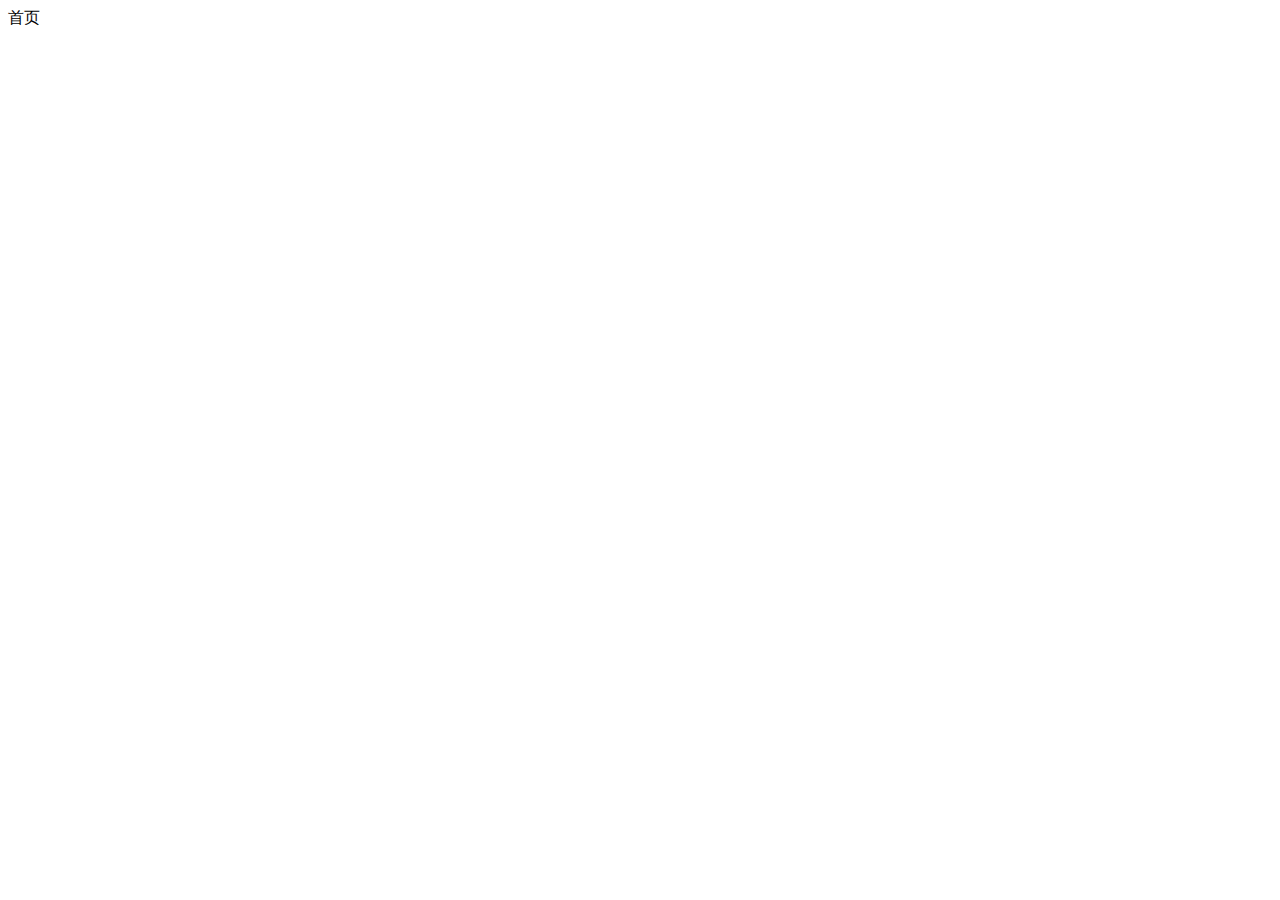
==== index.html @ af811b39 "初始化" ====
<!DOCTYPE html>
<html lang="en">

<head>
    <meta charset="UTF-8">
    <meta http-equiv="X-UA-Compatible" content="IE=edge">
    <meta name="viewport" content="width=device-width, initial-scale=1.0">
    <title>Document</title>
</head>

<body>
    <div>首页</div>
</body>

</html>
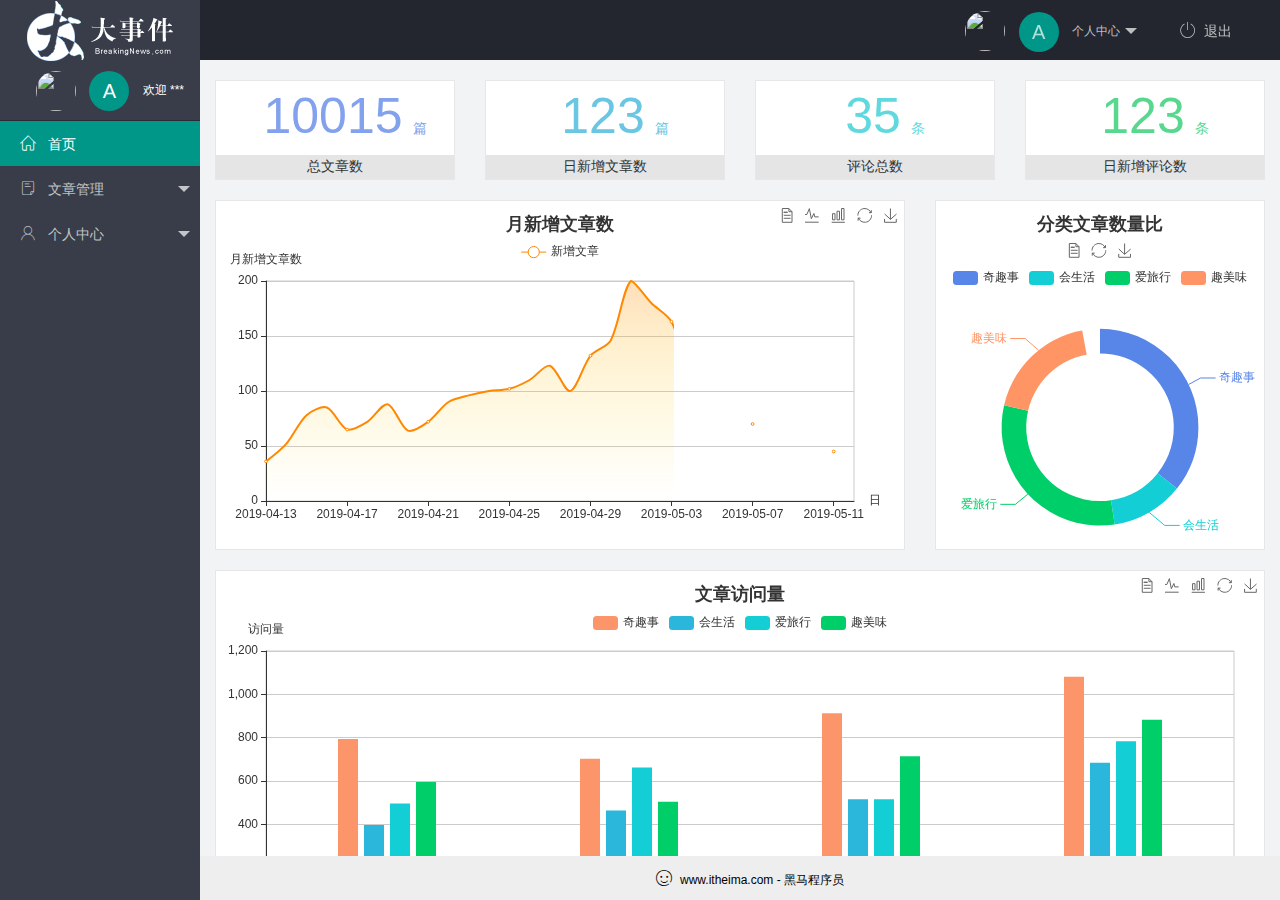
==== commit cb889a87: "完成了主页功能的开发" ====
--- a/index.html
+++ b/index.html
@@ -6,10 +6,95 @@
     <meta http-equiv="X-UA-Compatible" content="IE=edge">
     <meta name="viewport" content="width=device-width, initial-scale=1.0">
     <title>Document</title>
+    <link rel="stylesheet" href="./assets/lib/layui/css/layui.css">
+    <link rel="stylesheet" href="./assets/fonts/iconfont.css">
+    <link rel="stylesheet" href="./assets/css/index.css">
 </head>
 
 <body>
-    <div>首页</div>
+
+    <body>
+        <div class="layui-layout layui-layout-admin">
+            <div class="layui-header">
+                <div class="layui-logo layui-hide-xs layui-bg-black"><img src="./assets/images/logo.png" alt=""></div>
+                <!-- 头部区域（可配合layui 已有的水平导航） -->
+                <ul class="layui-nav layui-layout-right">
+                    <li class="layui-nav-item layui-hide layui-show-md-inline-block">
+                        <a href="javascript:;" class="userinfo">
+                            <img src="//tva1.sinaimg.cn/crop.0.0.118.118.180/5db11ff4gw1e77d3nqrv8j203b03cweg.jpg"
+                                class="layui-nav-img">
+                            <span class="text-avatar">A</span>
+                            个人中心
+                        </a>
+                        <dl class="layui-nav-child">
+                            <dd><a href="">基本资料</a></dd>
+                            <dd><a href="">更换头像</a></dd>
+                            <dd><a href="">重置密码</a></dd>
+                        </dl>
+                    </li>
+                    <li class="layui-nav-item" lay-header-event="menuRight" lay-unselect>
+                        <a href="javascript:;" id="btnlogout">
+
+                            <i class="layui-icon "><span class="iconfont icon-tuichu"></span>退出</i>
+                        </a>
+                    </li>
+                </ul>
+            </div>
+
+            <div class="layui-side layui-bg-black">
+                <div class="layui-side-scroll">
+                    <div class="userinfo">
+                        <img src="//tva1.sinaimg.cn/crop.0.0.118.118.180/5db11ff4gw1e77d3nqrv8j203b03cweg.jpg"
+                            class="layui-nav-img">
+                        <span class="text-avatar">A</span>
+                        <span id="welcome">欢迎 ***</span>
+                    </div>
+                    <!-- 左侧导航区域（可配合layui已有的垂直导航） -->
+                    <ul class="layui-nav layui-nav-tree" lay-shrink="all">
+                        <li class="layui-nav-item layui-this">
+                            <a href="./home/dashboard.html" target="fm"><span class="iconfont icon-home "></span>
+                                首页</a>
+                        </li>
+                        <li class="layui-nav-item ">
+                            <a class="" href="javascript:;"><span class="iconfont icon-16"></span>
+                                文章管理</a>
+                            <dl class="layui-nav-child">
+                                <dd><a href="javascript:;"><i class="layui-icon layui-icon-app"></i>文章类别</a></dd>
+                                <dd><a href="javascript:;"><i class="layui-icon layui-icon-app"></i>文章列表</a></dd>
+                                <dd><a href="javascript:;"><i class="layui-icon layui-icon-app"></i>发布文章</a></dd>
+                            </dl>
+                        </li>
+                        <li class="layui-nav-item">
+                            <a href="javascript:;"><span class="iconfont icon-user"></span>
+                                个人中心</a>
+                            <dl class="layui-nav-child">
+                                <dd><a href="javascript:;"><i class="layui-icon layui-icon-app"></i>基本资料</a></dd>
+                                <dd><a href="javascript:;"><i class="layui-icon layui-icon-app"></i>更换头像</a></dd>
+                                <dd><a href="javascript:;"><i class="layui-icon layui-icon-app"></i>重置密码</a></dd>
+                            </dl>
+                        </li>
+                    </ul>
+                </div>
+            </div>
+
+            <div class="layui-body">
+                <!-- 内容主体区域 -->
+                <iframe src="./home/dashboard.html" name="fm" frameborder="0"></iframe>
+            </div>
+
+            <div class="layui-footer">
+                <!-- 底部固定区域 -->
+                <i class="layui-icon layui-icon-face-smile"></i>www.itheima.com - 黑马程序员
+            </div>
+        </div>
+
+        <script src="./assets/lib/layui/layui.all.js"></script>
+        <script src="./assets/lib/jquery.js"></script>
+        <script src="./assets/js/baseApi.js"></script>
+        <script src="./assets/js/index.js"></script>
+
+    </body>
+
 </body>
 
 </html>--- a/assets/lib/layui/css/layui.css
+++ b/assets/lib/layui/css/layui.css
@@ -0,0 +1,2 @@
+/** layui-v2.5.5 MIT License By https://www.layui.com */
+ .layui-inline,img{display:inline-block;vertical-align:middle}h1,h2,h3,h4,h5,h6{font-weight:400}.layui-edge,.layui-header,.layui-inline,.layui-main{position:relative}.layui-body,.layui-edge,.layui-elip{overflow:hidden}.layui-btn,.layui-edge,.layui-inline,img{vertical-align:middle}.layui-btn,.layui-disabled,.layui-icon,.layui-unselect{-moz-user-select:none;-webkit-user-select:none;-ms-user-select:none}.layui-elip,.layui-form-checkbox span,.layui-form-pane .layui-form-label{text-overflow:ellipsis;white-space:nowrap}.layui-breadcrumb,.layui-tree-btnGroup{visibility:hidden}blockquote,body,button,dd,div,dl,dt,form,h1,h2,h3,h4,h5,h6,input,li,ol,p,pre,td,textarea,th,ul{margin:0;padding:0;-webkit-tap-highlight-color:rgba(0,0,0,0)}a:active,a:hover{outline:0}img{border:none}li{list-style:none}table{border-collapse:collapse;border-spacing:0}h4,h5,h6{font-size:100%}button,input,optgroup,option,select,textarea{font-family:inherit;font-size:inherit;font-style:inherit;font-weight:inherit;outline:0}pre{white-space:pre-wrap;white-space:-moz-pre-wrap;white-space:-pre-wrap;white-space:-o-pre-wrap;word-wrap:break-word}body{line-height:24px;font:14px Helvetica Neue,Helvetica,PingFang SC,Tahoma,Arial,sans-serif}hr{height:1px;margin:10px 0;border:0;clear:both}a{color:#333;text-decoration:none}a:hover{color:#777}a cite{font-style:normal;*cursor:pointer}.layui-border-box,.layui-border-box *{box-sizing:border-box}.layui-box,.layui-box *{box-sizing:content-box}.layui-clear{clear:both;*zoom:1}.layui-clear:after{content:'\20';clear:both;*zoom:1;display:block;height:0}.layui-inline{*display:inline;*zoom:1}.layui-edge{display:inline-block;width:0;height:0;border-width:6px;border-style:dashed;border-color:transparent}.layui-edge-top{top:-4px;border-bottom-color:#999;border-bottom-style:solid}.layui-edge-right{border-left-color:#999;border-left-style:solid}.layui-edge-bottom{top:2px;border-top-color:#999;border-top-style:solid}.layui-edge-left{border-right-color:#999;border-right-style:solid}.layui-disabled,.layui-disabled:hover{color:#d2d2d2!important;cursor:not-allowed!important}.layui-circle{border-radius:100%}.layui-show{display:block!important}.layui-hide{display:none!important}@font-face{font-family:layui-icon;src:url(../font/iconfont.eot?v=250);src:url(../font/iconfont.eot?v=250#iefix) format('embedded-opentype'),url(../font/iconfont.woff2?v=250) format('woff2'),url(../font/iconfont.woff?v=250) format('woff'),url(../font/iconfont.ttf?v=250) format('truetype'),url(../font/iconfont.svg?v=250#layui-icon) format('svg')}.layui-icon{font-family:layui-icon!important;font-size:16px;font-style:normal;-webkit-font-smoothing:antialiased;-moz-osx-font-smoothing:grayscale}.layui-icon-reply-fill:before{content:"\e611"}.layui-icon-set-fill:before{content:"\e614"}.layui-icon-menu-fill:before{content:"\e60f"}.layui-icon-search:before{content:"\e615"}.layui-icon-share:before{content:"\e641"}.layui-icon-set-sm:before{content:"\e620"}.layui-icon-engine:before{content:"\e628"}.layui-icon-close:before{content:"\1006"}.layui-icon-close-fill:before{content:"\1007"}.layui-icon-chart-screen:before{content:"\e629"}.layui-icon-star:before{content:"\e600"}.layui-icon-circle-dot:before{content:"\e617"}.layui-icon-chat:before{content:"\e606"}.layui-icon-release:before{content:"\e609"}.layui-icon-list:before{content:"\e60a"}.layui-icon-chart:before{content:"\e62c"}.layui-icon-ok-circle:before{content:"\1005"}.layui-icon-layim-theme:before{content:"\e61b"}.layui-icon-table:before{content:"\e62d"}.layui-icon-right:before{content:"\e602"}.layui-icon-left:before{content:"\e603"}.layui-icon-cart-simple:before{content:"\e698"}.layui-icon-face-cry:before{content:"\e69c"}.layui-icon-face-smile:before{content:"\e6af"}.layui-icon-survey:before{content:"\e6b2"}.layui-icon-tree:before{content:"\e62e"}.layui-icon-upload-circle:before{content:"\e62f"}.layui-icon-add-circle:before{content:"\e61f"}.layui-icon-download-circle:before{content:"\e601"}.layui-icon-templeate-1:before{content:"\e630"}.layui-icon-util:before{content:"\e631"}.layui-icon-face-surprised:before{content:"\e664"}.layui-icon-edit:before{content:"\e642"}.layui-icon-speaker:before{content:"\e645"}.layui-icon-down:before{content:"\e61a"}.layui-icon-file:before{content:"\e621"}.layui-icon-layouts:before{content:"\e632"}.layui-icon-rate-half:before{content:"\e6c9"}.layui-icon-add-circle-fine:before{content:"\e608"}.layui-icon-prev-circle:before{content:"\e633"}.layui-icon-read:before{content:"\e705"}.layui-icon-404:before{content:"\e61c"}.layui-icon-carousel:before{content:"\e634"}.layui-icon-help:before{content:"\e607"}.layui-icon-code-circle:before{content:"\e635"}.layui-icon-water:before{content:"\e636"}.layui-icon-username:before{content:"\e66f"}.layui-icon-find-fill:before{content:"\e670"}.layui-icon-about:before{content:"\e60b"}.layui-icon-location:before{content:"\e715"}.layui-icon-up:before{content:"\e619"}.layui-icon-pause:before{content:"\e651"}.layui-icon-date:before{content:"\e637"}.layui-icon-layim-uploadfile:before{content:"\e61d"}.layui-icon-delete:before{content:"\e640"}.layui-icon-play:before{content:"\e652"}.layui-icon-top:before{content:"\e604"}.layui-icon-friends:before{content:"\e612"}.layui-icon-refresh-3:before{content:"\e9aa"}.layui-icon-ok:before{content:"\e605"}.layui-icon-layer:before{content:"\e638"}.layui-icon-face-smile-fine:before{content:"\e60c"}.layui-icon-dollar:before{content:"\e659"}.layui-icon-group:before{content:"\e613"}.layui-icon-layim-download:before{content:"\e61e"}.layui-icon-picture-fine:before{content:"\e60d"}.layui-icon-link:before{content:"\e64c"}.layui-icon-diamond:before{content:"\e735"}.layui-icon-log:before{content:"\e60e"}.layui-icon-rate-solid:before{content:"\e67a"}.layui-icon-fonts-del:before{content:"\e64f"}.layui-icon-unlink:before{content:"\e64d"}.layui-icon-fonts-clear:before{content:"\e639"}.layui-icon-triangle-r:before{content:"\e623"}.layui-icon-circle:before{content:"\e63f"}.layui-icon-radio:before{content:"\e643"}.layui-icon-align-center:before{content:"\e647"}.layui-icon-align-right:before{content:"\e648"}.layui-icon-align-left:before{content:"\e649"}.layui-icon-loading-1:before{content:"\e63e"}.layui-icon-return:before{content:"\e65c"}.layui-icon-fonts-strong:before{content:"\e62b"}.layui-icon-upload:before{content:"\e67c"}.layui-icon-dialogue:before{content:"\e63a"}.layui-icon-video:before{content:"\e6ed"}.layui-icon-headset:before{content:"\e6fc"}.layui-icon-cellphone-fine:before{content:"\e63b"}.layui-icon-add-1:before{content:"\e654"}.layui-icon-face-smile-b:before{content:"\e650"}.layui-icon-fonts-html:before{content:"\e64b"}.layui-icon-form:before{content:"\e63c"}.layui-icon-cart:before{content:"\e657"}.layui-icon-camera-fill:before{content:"\e65d"}.layui-icon-tabs:before{content:"\e62a"}.layui-icon-fonts-code:before{content:"\e64e"}.layui-icon-fire:before{content:"\e756"}.layui-icon-set:before{content:"\e716"}.layui-icon-fonts-u:before{content:"\e646"}.layui-icon-triangle-d:before{content:"\e625"}.layui-icon-tips:before{content:"\e702"}.layui-icon-picture:before{content:"\e64a"}.layui-icon-more-vertical:before{content:"\e671"}.layui-icon-flag:before{content:"\e66c"}.layui-icon-loading:before{content:"\e63d"}.layui-icon-fonts-i:before{content:"\e644"}.layui-icon-refresh-1:before{content:"\e666"}.layui-icon-rmb:before{content:"\e65e"}.layui-icon-home:before{content:"\e68e"}.layui-icon-user:before{content:"\e770"}.layui-icon-notice:before{content:"\e667"}.layui-icon-login-weibo:before{content:"\e675"}.layui-icon-voice:before{content:"\e688"}.layui-icon-upload-drag:before{content:"\e681"}.layui-icon-login-qq:before{content:"\e676"}.layui-icon-snowflake:before{content:"\e6b1"}.layui-icon-file-b:before{content:"\e655"}.layui-icon-template:before{content:"\e663"}.layui-icon-auz:before{content:"\e672"}.layui-icon-console:before{content:"\e665"}.layui-icon-app:before{content:"\e653"}.layui-icon-prev:before{content:"\e65a"}.layui-icon-website:before{content:"\e7ae"}.layui-icon-next:before{content:"\e65b"}.layui-icon-component:before{content:"\e857"}.layui-icon-more:before{content:"\e65f"}.layui-icon-login-wechat:before{content:"\e677"}.layui-icon-shrink-right:before{content:"\e668"}.layui-icon-spread-left:before{content:"\e66b"}.layui-icon-camera:before{content:"\e660"}.layui-icon-note:before{content:"\e66e"}.layui-icon-refresh:before{content:"\e669"}.layui-icon-female:before{content:"\e661"}.layui-icon-male:before{content:"\e662"}.layui-icon-password:before{content:"\e673"}.layui-icon-senior:before{content:"\e674"}.layui-icon-theme:before{content:"\e66a"}.layui-icon-tread:before{content:"\e6c5"}.layui-icon-praise:before{content:"\e6c6"}.layui-icon-star-fill:before{content:"\e658"}.layui-icon-rate:before{content:"\e67b"}.layui-icon-template-1:before{content:"\e656"}.layui-icon-vercode:before{content:"\e679"}.layui-icon-cellphone:before{content:"\e678"}.layui-icon-screen-full:before{content:"\e622"}.layui-icon-screen-restore:before{content:"\e758"}.layui-icon-cols:before{content:"\e610"}.layui-icon-export:before{content:"\e67d"}.layui-icon-print:before{content:"\e66d"}.layui-icon-slider:before{content:"\e714"}.layui-icon-addition:before{content:"\e624"}.layui-icon-subtraction:before{content:"\e67e"}.layui-icon-service:before{content:"\e626"}.layui-icon-transfer:before{content:"\e691"}.layui-main{width:1140px;margin:0 auto}.layui-header{z-index:1000;height:60px}.layui-header a:hover{transition:all .5s;-webkit-transition:all .5s}.layui-side{position:fixed;left:0;top:0;bottom:0;z-index:999;width:200px;overflow-x:hidden}.layui-side-scroll{position:relative;width:220px;height:100%;overflow-x:hidden}.layui-body{position:absolute;left:200px;right:0;top:0;bottom:0;z-index:998;width:auto;overflow-y:auto;box-sizing:border-box}.layui-layout-body{overflow:hidden}.layui-layout-admin .layui-header{background-color:#23262E}.layui-layout-admin .layui-side{top:60px;width:200px;overflow-x:hidden}.layui-layout-admin .layui-body{position:fixed;top:60px;bottom:44px}.layui-layout-admin .layui-main{width:auto;margin:0 15px}.layui-layout-admin .layui-footer{position:fixed;left:200px;right:0;bottom:0;height:44px;line-height:44px;padding:0 15px;background-color:#eee}.layui-layout-admin .layui-logo{position:absolute;left:0;top:0;width:200px;height:100%;line-height:60px;text-align:center;color:#009688;font-size:16px}.layui-layout-admin .layui-header .layui-nav{background:0 0}.layui-layout-left{position:absolute!important;left:200px;top:0}.layui-layout-right{position:absolute!important;right:0;top:0}.layui-container{position:relative;margin:0 auto;padding:0 15px;box-sizing:border-box}.layui-fluid{position:relative;margin:0 auto;padding:0 15px}.layui-row:after,.layui-row:before{content:'';display:block;clear:both}.layui-col-lg1,.layui-col-lg10,.layui-col-lg11,.layui-col-lg12,.layui-col-lg2,.layui-col-lg3,.layui-col-lg4,.layui-col-lg5,.layui-col-lg6,.layui-col-lg7,.layui-col-lg8,.layui-col-lg9,.layui-col-md1,.layui-col-md10,.layui-col-md11,.layui-col-md12,.layui-col-md2,.layui-col-md3,.layui-col-md4,.layui-col-md5,.layui-col-md6,.layui-col-md7,.layui-col-md8,.layui-col-md9,.layui-col-sm1,.layui-col-sm10,.layui-col-sm11,.layui-col-sm12,.layui-col-sm2,.layui-col-sm3,.layui-col-sm4,.layui-col-sm5,.layui-col-sm6,.layui-col-sm7,.layui-col-sm8,.layui-col-sm9,.layui-col-xs1,.layui-col-xs10,.layui-col-xs11,.layui-col-xs12,.layui-col-xs2,.layui-col-xs3,.layui-col-xs4,.layui-col-xs5,.layui-col-xs6,.layui-col-xs7,.layui-col-xs8,.layui-col-xs9{position:relative;display:block;box-sizing:border-box}.layui-col-xs1,.layui-col-xs10,.layui-col-xs11,.layui-col-xs12,.layui-col-xs2,.layui-col-xs3,.layui-col-xs4,.layui-col-xs5,.layui-col-xs6,.layui-col-xs7,.layui-col-xs8,.layui-col-xs9{float:left}.layui-col-xs1{width:8.33333333%}.layui-col-xs2{width:16.66666667%}.layui-col-xs3{width:25%}.layui-col-xs4{width:33.33333333%}.layui-col-xs5{width:41.66666667%}.layui-col-xs6{width:50%}.layui-col-xs7{width:58.33333333%}.layui-col-xs8{width:66.66666667%}.layui-col-xs9{width:75%}.layui-col-xs10{width:83.33333333%}.layui-col-xs11{width:91.66666667%}.layui-col-xs12{width:100%}.layui-col-xs-offset1{margin-left:8.33333333%}.layui-col-xs-offset2{margin-left:16.66666667%}.layui-col-xs-offset3{margin-left:25%}.layui-col-xs-offset4{margin-left:33.33333333%}.layui-col-xs-offset5{margin-left:41.66666667%}.layui-col-xs-offset6{margin-left:50%}.layui-col-xs-offset7{margin-left:58.33333333%}.layui-col-xs-offset8{margin-left:66.66666667%}.layui-col-xs-offset9{margin-left:75%}.layui-col-xs-offset10{margin-left:83.33333333%}.layui-col-xs-offset11{margin-left:91.66666667%}.layui-col-xs-offset12{margin-left:100%}@media screen and (max-width:768px){.layui-hide-xs{display:none!important}.layui-show-xs-block{display:block!important}.layui-show-xs-inline{display:inline!important}.layui-show-xs-inline-block{display:inline-block!important}}@media screen and (min-width:768px){.layui-container{width:750px}.layui-hide-sm{display:none!important}.layui-show-sm-block{display:block!important}.layui-show-sm-inline{display:inline!important}.layui-show-sm-inline-block{display:inline-block!important}.layui-col-sm1,.layui-col-sm10,.layui-col-sm11,.layui-col-sm12,.layui-col-sm2,.layui-col-sm3,.layui-col-sm4,.layui-col-sm5,.layui-col-sm6,.layui-col-sm7,.layui-col-sm8,.layui-col-sm9{float:left}.layui-col-sm1{width:8.33333333%}.layui-col-sm2{width:16.66666667%}.layui-col-sm3{width:25%}.layui-col-sm4{width:33.33333333%}.layui-col-sm5{width:41.66666667%}.layui-col-sm6{width:50%}.layui-col-sm7{width:58.33333333%}.layui-col-sm8{width:66.66666667%}.layui-col-sm9{width:75%}.layui-col-sm10{width:83.33333333%}.layui-col-sm11{width:91.66666667%}.layui-col-sm12{width:100%}.layui-col-sm-offset1{margin-left:8.33333333%}.layui-col-sm-offset2{margin-left:16.66666667%}.layui-col-sm-offset3{margin-left:25%}.layui-col-sm-offset4{margin-left:33.33333333%}.layui-col-sm-offset5{margin-left:41.66666667%}.layui-col-sm-offset6{margin-left:50%}.layui-col-sm-offset7{margin-left:58.33333333%}.layui-col-sm-offset8{margin-left:66.66666667%}.layui-col-sm-offset9{margin-left:75%}.layui-col-sm-offset10{margin-left:83.33333333%}.layui-col-sm-offset11{margin-left:91.66666667%}.layui-col-sm-offset12{margin-left:100%}}@media screen and (min-width:992px){.layui-container{width:970px}.layui-hide-md{display:none!important}.layui-show-md-block{display:block!important}.layui-show-md-inline{display:inline!important}.layui-show-md-inline-block{display:inline-block!important}.layui-col-md1,.layui-col-md10,.layui-col-md11,.layui-col-md12,.layui-col-md2,.layui-col-md3,.layui-col-md4,.layui-col-md5,.layui-col-md6,.layui-col-md7,.layui-col-md8,.layui-col-md9{float:left}.layui-col-md1{width:8.33333333%}.layui-col-md2{width:16.66666667%}.layui-col-md3{width:25%}.layui-col-md4{width:33.33333333%}.layui-col-md5{width:41.66666667%}.layui-col-md6{width:50%}.layui-col-md7{width:58.33333333%}.layui-col-md8{width:66.66666667%}.layui-col-md9{width:75%}.layui-col-md10{width:83.33333333%}.layui-col-md11{width:91.66666667%}.layui-col-md12{width:100%}.layui-col-md-offset1{margin-left:8.33333333%}.layui-col-md-offset2{margin-left:16.66666667%}.layui-col-md-offset3{margin-left:25%}.layui-col-md-offset4{margin-left:33.33333333%}.layui-col-md-offset5{margin-left:41.66666667%}.layui-col-md-offset6{margin-left:50%}.layui-col-md-offset7{margin-left:58.33333333%}.layui-col-md-offset8{margin-left:66.66666667%}.layui-col-md-offset9{margin-left:75%}.layui-col-md-offset10{margin-left:83.33333333%}.layui-col-md-offset11{margin-left:91.66666667%}.layui-col-md-offset12{margin-left:100%}}@media screen and (min-width:1200px){.layui-container{width:1170px}.layui-hide-lg{display:none!important}.layui-show-lg-block{display:block!important}.layui-show-lg-inline{display:inline!important}.layui-show-lg-inline-block{display:inline-block!important}.layui-col-lg1,.layui-col-lg10,.layui-col-lg11,.layui-col-lg12,.layui-col-lg2,.layui-col-lg3,.layui-col-lg4,.layui-col-lg5,.layui-col-lg6,.layui-col-lg7,.layui-col-lg8,.layui-col-lg9{float:left}.layui-col-lg1{width:8.33333333%}.layui-col-lg2{width:16.66666667%}.layui-col-lg3{width:25%}.layui-col-lg4{width:33.33333333%}.layui-col-lg5{width:41.66666667%}.layui-col-lg6{width:50%}.layui-col-lg7{width:58.33333333%}.layui-col-lg8{width:66.66666667%}.layui-col-lg9{width:75%}.layui-col-lg10{width:83.33333333%}.layui-col-lg11{width:91.66666667%}.layui-col-lg12{width:100%}.layui-col-lg-offset1{margin-left:8.33333333%}.layui-col-lg-offset2{margin-left:16.66666667%}.layui-col-lg-offset3{margin-left:25%}.layui-col-lg-offset4{margin-left:33.33333333%}.layui-col-lg-offset5{margin-left:41.66666667%}.layui-col-lg-offset6{margin-left:50%}.layui-col-lg-offset7{margin-left:58.33333333%}.layui-col-lg-offset8{margin-left:66.66666667%}.layui-col-lg-offset9{margin-left:75%}.layui-col-lg-offset10{margin-left:83.33333333%}.layui-col-lg-offset11{margin-left:91.66666667%}.layui-col-lg-offset12{margin-left:100%}}.layui-col-space1{margin:-.5px}.layui-col-space1>*{padding:.5px}.layui-col-space3{margin:-1.5px}.layui-col-space3>*{padding:1.5px}.layui-col-space5{margin:-2.5px}.layui-col-space5>*{padding:2.5px}.layui-col-space8{margin:-3.5px}.layui-col-space8>*{padding:3.5px}.layui-col-space10{margin:-5px}.layui-col-space10>*{padding:5px}.layui-col-space12{margin:-6px}.layui-col-space12>*{padding:6px}.layui-col-space15{margin:-7.5px}.layui-col-space15>*{padding:7.5px}.layui-col-space18{margin:-9px}.layui-col-space18>*{padding:9px}.layui-col-space20{margin:-10px}.layui-col-space20>*{padding:10px}.layui-col-space22{margin:-11px}.layui-col-space22>*{padding:11px}.layui-col-space25{margin:-12.5px}.layui-col-space25>*{padding:12.5px}.layui-col-space30{margin:-15px}.layui-col-space30>*{padding:15px}.layui-btn,.layui-input,.layui-select,.layui-textarea,.layui-upload-button{outline:0;-webkit-appearance:none;transition:all .3s;-webkit-transition:all .3s;box-sizing:border-box}.layui-elem-quote{margin-bottom:10px;padding:15px;line-height:22px;border-left:5px solid #009688;border-radius:0 2px 2px 0;background-color:#f2f2f2}.layui-quote-nm{border-style:solid;border-width:1px 1px 1px 5px;background:0 0}.layui-elem-field{margin-bottom:10px;padding:0;border-width:1px;border-style:solid}.layui-elem-field legend{margin-left:20px;padding:0 10px;font-size:20px;font-weight:300}.layui-field-title{margin:10px 0 20px;border-width:1px 0 0}.layui-field-box{padding:10px 15px}.layui-field-title .layui-field-box{padding:10px 0}.layui-progress{position:relative;height:6px;border-radius:20px;background-color:#e2e2e2}.layui-progress-bar{position:absolute;left:0;top:0;width:0;max-width:100%;height:6px;border-radius:20px;text-align:right;background-color:#5FB878;transition:all .3s;-webkit-transition:all .3s}.layui-progress-big,.layui-progress-big .layui-progress-bar{height:18px;line-height:18px}.layui-progress-text{position:relative;top:-20px;line-height:18px;font-size:12px;color:#666}.layui-progress-big .layui-progress-text{position:static;padding:0 10px;color:#fff}.layui-collapse{border-width:1px;border-style:solid;border-radius:2px}.layui-colla-content,.layui-colla-item{border-top-width:1px;border-top-style:solid}.layui-colla-item:first-child{border-top:none}.layui-colla-title{position:relative;height:42px;line-height:42px;padding:0 15px 0 35px;color:#333;background-color:#f2f2f2;cursor:pointer;font-size:14px;overflow:hidden}.layui-colla-content{display:none;padding:10px 15px;line-height:22px;color:#666}.layui-colla-icon{position:absolute;left:15px;top:0;font-size:14px}.layui-card{margin-bottom:15px;border-radius:2px;background-color:#fff;box-shadow:0 1px 2px 0 rgba(0,0,0,.05)}.layui-card:last-child{margin-bottom:0}.layui-card-header{position:relative;height:42px;line-height:42px;padding:0 15px;border-bottom:1px solid #f6f6f6;color:#333;border-radius:2px 2px 0 0;font-size:14px}.layui-bg-black,.layui-bg-blue,.layui-bg-cyan,.layui-bg-green,.layui-bg-orange,.layui-bg-red{color:#fff!important}.layui-card-body{position:relative;padding:10px 15px;line-height:24px}.layui-card-body[pad15]{padding:15px}.layui-card-body[pad20]{padding:20px}.layui-card-body .layui-table{margin:5px 0}.layui-card .layui-tab{margin:0}.layui-panel-window{position:relative;padding:15px;border-radius:0;border-top:5px solid #E6E6E6;background-color:#fff}.layui-auxiliar-moving{position:fixed;left:0;right:0;top:0;bottom:0;width:100%;height:100%;background:0 0;z-index:9999999999}.layui-form-label,.layui-form-mid,.layui-form-select,.layui-input-block,.layui-input-inline,.layui-textarea{position:relative}.layui-bg-red{background-color:#FF5722!important}.layui-bg-orange{background-color:#FFB800!important}.layui-bg-green{background-color:#009688!important}.layui-bg-cyan{background-color:#2F4056!important}.layui-bg-blue{background-color:#1E9FFF!important}.layui-bg-black{background-color:#393D49!important}.layui-bg-gray{background-color:#eee!important;color:#666!important}.layui-badge-rim,.layui-colla-content,.layui-colla-item,.layui-collapse,.layui-elem-field,.layui-form-pane .layui-form-item[pane],.layui-form-pane .layui-form-label,.layui-input,.layui-layedit,.layui-layedit-tool,.layui-quote-nm,.layui-select,.layui-tab-bar,.layui-tab-card,.layui-tab-title,.layui-tab-title .layui-this:after,.layui-textarea{border-color:#e6e6e6}.layui-timeline-item:before,hr{background-color:#e6e6e6}.layui-text{line-height:22px;font-size:14px;color:#666}.layui-text h1,.layui-text h2,.layui-text h3{font-weight:500;color:#333}.layui-text h1{font-size:30px}.layui-text h2{font-size:24px}.layui-text h3{font-size:18px}.layui-text a:not(.layui-btn){color:#01AAED}.layui-text a:not(.layui-btn):hover{text-decoration:underline}.layui-text ul{padding:5px 0 5px 15px}.layui-text ul li{margin-top:5px;list-style-type:disc}.layui-text em,.layui-word-aux{color:#999!important;padding:0 5px!important}.layui-btn{display:inline-block;height:38px;line-height:38px;padding:0 18px;background-color:#009688;color:#fff;white-space:nowrap;text-align:center;font-size:14px;border:none;border-radius:2px;cursor:pointer}.layui-btn:hover{opacity:.8;filter:alpha(opacity=80);color:#fff}.layui-btn:active{opacity:1;filter:alpha(opacity=100)}.layui-btn+.layui-btn{margin-left:10px}.layui-btn-container{font-size:0}.layui-btn-container .layui-btn{margin-right:10px;margin-bottom:10px}.layui-btn-container .layui-btn+.layui-btn{margin-left:0}.layui-table .layui-btn-container .layui-btn{margin-bottom:9px}.layui-btn-radius{border-radius:100px}.layui-btn .layui-icon{margin-right:3px;font-size:18px;vertical-align:bottom;vertical-align:middle\9}.layui-btn-primary{border:1px solid #C9C9C9;background-color:#fff;color:#555}.layui-btn-primary:hover{border-color:#009688;color:#333}.layui-btn-normal{background-color:#1E9FFF}.layui-btn-warm{background-color:#FFB800}.layui-btn-danger{background-color:#FF5722}.layui-btn-checked{background-color:#5FB878}.layui-btn-disabled,.layui-btn-disabled:active,.layui-btn-disabled:hover{border:1px solid #e6e6e6;background-color:#FBFBFB;color:#C9C9C9;cursor:not-allowed;opacity:1}.layui-btn-lg{height:44px;line-height:44px;padding:0 25px;font-size:16px}.layui-btn-sm{height:30px;line-height:30px;padding:0 10px;font-size:12px}.layui-btn-sm i{font-size:16px!important}.layui-btn-xs{height:22px;line-height:22px;padding:0 5px;font-size:12px}.layui-btn-xs i{font-size:14px!important}.layui-btn-group{display:inline-block;vertical-align:middle;font-size:0}.layui-btn-group .layui-btn{margin-left:0!important;margin-right:0!important;border-left:1px solid rgba(255,255,255,.5);border-radius:0}.layui-btn-group .layui-btn-primary{border-left:none}.layui-btn-group .layui-btn-primary:hover{border-color:#C9C9C9;color:#009688}.layui-btn-group .layui-btn:first-child{border-left:none;border-radius:2px 0 0 2px}.layui-btn-group .layui-btn-primary:first-child{border-left:1px solid #c9c9c9}.layui-btn-group .layui-btn:last-child{border-radius:0 2px 2px 0}.layui-btn-group .layui-btn+.layui-btn{margin-left:0}.layui-btn-group+.layui-btn-group{margin-left:10px}.layui-btn-fluid{width:100%}.layui-input,.layui-select,.layui-textarea{height:38px;line-height:1.3;line-height:38px\9;border-width:1px;border-style:solid;background-color:#fff;border-radius:2px}.layui-input::-webkit-input-placeholder,.layui-select::-webkit-input-placeholder,.layui-textarea::-webkit-input-placeholder{line-height:1.3}.layui-input,.layui-textarea{display:block;width:100%;padding-left:10px}.layui-input:hover,.layui-textarea:hover{border-color:#D2D2D2!important}.layui-input:focus,.layui-textarea:focus{border-color:#C9C9C9!important}.layui-textarea{min-height:100px;height:auto;line-height:20px;padding:6px 10px;resize:vertical}.layui-select{padding:0 10px}.layui-form input[type=checkbox],.layui-form input[type=radio],.layui-form select{display:none}.layui-form [lay-ignore]{display:initial}.layui-form-item{margin-bottom:15px;clear:both;*zoom:1}.layui-form-item:after{content:'\20';clear:both;*zoom:1;display:block;height:0}.layui-form-label{float:left;display:block;padding:9px 15px;width:80px;font-weight:400;line-height:20px;text-align:right}.layui-form-label-col{display:block;float:none;padding:9px 0;line-height:20px;text-align:left}.layui-form-item .layui-inline{margin-bottom:5px;margin-right:10px}.layui-input-block{margin-left:110px;min-height:36px}.layui-input-inline{display:inline-block;vertical-align:middle}.layui-form-item .layui-input-inline{float:left;width:190px;margin-right:10px}.layui-form-text .layui-input-inline{width:auto}.layui-form-mid{float:left;display:block;padding:9px 0!important;line-height:20px;margin-right:10px}.layui-form-danger+.layui-form-select .layui-input,.layui-form-danger:focus{border-color:#FF5722!important}.layui-form-select .layui-input{padding-right:30px;cursor:pointer}.layui-form-select .layui-edge{position:absolute;right:10px;top:50%;margin-top:-3px;cursor:pointer;border-width:6px;border-top-color:#c2c2c2;border-top-style:solid;transition:all .3s;-webkit-transition:all .3s}.layui-form-select dl{display:none;position:absolute;left:0;top:42px;padding:5px 0;z-index:899;min-width:100%;border:1px solid #d2d2d2;max-height:300px;overflow-y:auto;background-color:#fff;border-radius:2px;box-shadow:0 2px 4px rgba(0,0,0,.12);box-sizing:border-box}.layui-form-select dl dd,.layui-form-select dl dt{padding:0 10px;line-height:36px;white-space:nowrap;overflow:hidden;text-overflow:ellipsis}.layui-form-select dl dt{font-size:12px;color:#999}.layui-form-select dl dd{cursor:pointer}.layui-form-select dl dd:hover{background-color:#f2f2f2;-webkit-transition:.5s all;transition:.5s all}.layui-form-select .layui-select-group dd{padding-left:20px}.layui-form-select dl dd.layui-select-tips{padding-left:10px!important;color:#999}.layui-form-select dl dd.layui-this{background-color:#5FB878;color:#fff}.layui-form-checkbox,.layui-form-select dl dd.layui-disabled{background-color:#fff}.layui-form-selected dl{display:block}.layui-form-checkbox,.layui-form-checkbox *,.layui-form-switch{display:inline-block;vertical-align:middle}.layui-form-selected .layui-edge{margin-top:-9px;-webkit-transform:rotate(180deg);transform:rotate(180deg);margin-top:-3px\9}:root .layui-form-selected .layui-edge{margin-top:-9px\0/IE9}.layui-form-selectup dl{top:auto;bottom:42px}.layui-select-none{margin:5px 0;text-align:center;color:#999}.layui-select-disabled .layui-disabled{border-color:#eee!important}.layui-select-disabled .layui-edge{border-top-color:#d2d2d2}.layui-form-checkbox{position:relative;height:30px;line-height:30px;margin-right:10px;padding-right:30px;cursor:pointer;font-size:0;-webkit-transition:.1s linear;transition:.1s linear;box-sizing:border-box}.layui-form-checkbox span{padding:0 10px;height:100%;font-size:14px;border-radius:2px 0 0 2px;background-color:#d2d2d2;color:#fff;overflow:hidden}.layui-form-checkbox:hover span{background-color:#c2c2c2}.layui-form-checkbox i{position:absolute;right:0;top:0;width:30px;height:28px;border:1px solid #d2d2d2;border-left:none;border-radius:0 2px 2px 0;color:#fff;font-size:20px;text-align:center}.layui-form-checkbox:hover i{border-color:#c2c2c2;color:#c2c2c2}.layui-form-checked,.layui-form-checked:hover{border-color:#5FB878}.layui-form-checked span,.layui-form-checked:hover span{background-color:#5FB878}.layui-form-checked i,.layui-form-checked:hover i{color:#5FB878}.layui-form-item .layui-form-checkbox{margin-top:4px}.layui-form-checkbox[lay-skin=primary]{height:auto!important;line-height:normal!important;min-width:18px;min-height:18px;border:none!important;margin-right:0;padding-left:28px;padding-right:0;background:0 0}.layui-form-checkbox[lay-skin=primary] span{padding-left:0;padding-right:15px;line-height:18px;background:0 0;color:#666}.layui-form-checkbox[lay-skin=primary] i{right:auto;left:0;width:16px;height:16px;line-height:16px;border:1px solid #d2d2d2;font-size:12px;border-radius:2px;background-color:#fff;-webkit-transition:.1s linear;transition:.1s linear}.layui-form-checkbox[lay-skin=primary]:hover i{border-color:#5FB878;color:#fff}.layui-form-checked[lay-skin=primary] i{border-color:#5FB878!important;background-color:#5FB878;color:#fff}.layui-checkbox-disbaled[lay-skin=primary] span{background:0 0!important;color:#c2c2c2}.layui-checkbox-disbaled[lay-skin=primary]:hover i{border-color:#d2d2d2}.layui-form-item .layui-form-checkbox[lay-skin=primary]{margin-top:10px}.layui-form-switch{position:relative;height:22px;line-height:22px;min-width:35px;padding:0 5px;margin-top:8px;border:1px solid #d2d2d2;border-radius:20px;cursor:pointer;background-color:#fff;-webkit-transition:.1s linear;transition:.1s linear}.layui-form-switch i{position:absolute;left:5px;top:3px;width:16px;height:16px;border-radius:20px;background-color:#d2d2d2;-webkit-transition:.1s linear;transition:.1s linear}.layui-form-switch em{position:relative;top:0;width:25px;margin-left:21px;padding:0!important;text-align:center!important;color:#999!important;font-style:normal!important;font-size:12px}.layui-form-onswitch{border-color:#5FB878;background-color:#5FB878}.layui-checkbox-disbaled,.layui-checkbox-disbaled i{border-color:#e2e2e2!important}.layui-form-onswitch i{left:100%;margin-left:-21px;background-color:#fff}.layui-form-onswitch em{margin-left:5px;margin-right:21px;color:#fff!important}.layui-checkbox-disbaled span{background-color:#e2e2e2!important}.layui-checkbox-disbaled:hover i{color:#fff!important}[lay-radio]{display:none}.layui-form-radio,.layui-form-radio *{display:inline-block;vertical-align:middle}.layui-form-radio{line-height:28px;margin:6px 10px 0 0;padding-right:10px;cursor:pointer;font-size:0}.layui-form-radio *{font-size:14px}.layui-form-radio>i{margin-right:8px;font-size:22px;color:#c2c2c2}.layui-form-radio>i:hover,.layui-form-radioed>i{color:#5FB878}.layui-radio-disbaled>i{color:#e2e2e2!important}.layui-form-pane .layui-form-label{width:110px;padding:8px 15px;height:38px;line-height:20px;border-width:1px;border-style:solid;border-radius:2px 0 0 2px;text-align:center;background-color:#FBFBFB;overflow:hidden;box-sizing:border-box}.layui-form-pane .layui-input-inline{margin-left:-1px}.layui-form-pane .layui-input-block{margin-left:110px;left:-1px}.layui-form-pane .layui-input{border-radius:0 2px 2px 0}.layui-form-pane .layui-form-text .layui-form-label{float:none;width:100%;border-radius:2px;box-sizing:border-box;text-align:left}.layui-form-pane .layui-form-text .layui-input-inline{display:block;margin:0;top:-1px;clear:both}.layui-form-pane .layui-form-text .layui-input-block{margin:0;left:0;top:-1px}.layui-form-pane .layui-form-text .layui-textarea{min-height:100px;border-radius:0 0 2px 2px}.layui-form-pane .layui-form-checkbox{margin:4px 0 4px 10px}.layui-form-pane .layui-form-radio,.layui-form-pane .layui-form-switch{margin-top:6px;margin-left:10px}.layui-form-pane .layui-form-item[pane]{position:relative;border-width:1px;border-style:solid}.layui-form-pane .layui-form-item[pane] .layui-form-label{position:absolute;left:0;top:0;height:100%;border-width:0 1px 0 0}.layui-form-pane .layui-form-item[pane] .layui-input-inline{margin-left:110px}@media screen and (max-width:450px){.layui-form-item .layui-form-label{text-overflow:ellipsis;overflow:hidden;white-space:nowrap}.layui-form-item .layui-inline{display:block;margin-right:0;margin-bottom:20px;clear:both}.layui-form-item .layui-inline:after{content:'\20';clear:both;display:block;height:0}.layui-form-item .layui-input-inline{display:block;float:none;left:-3px;width:auto;margin:0 0 10px 112px}.layui-form-item .layui-input-inline+.layui-form-mid{margin-left:110px;top:-5px;padding:0}.layui-form-item .layui-form-checkbox{margin-right:5px;margin-bottom:5px}}.layui-layedit{border-width:1px;border-style:solid;border-radius:2px}.layui-layedit-tool{padding:3px 5px;border-bottom-width:1px;border-bottom-style:solid;font-size:0}.layedit-tool-fixed{position:fixed;top:0;border-top:1px solid #e2e2e2}.layui-layedit-tool .layedit-tool-mid,.layui-layedit-tool .layui-icon{display:inline-block;vertical-align:middle;text-align:center;font-size:14px}.layui-layedit-tool .layui-icon{position:relative;width:32px;height:30px;line-height:30px;margin:3px 5px;color:#777;cursor:pointer;border-radius:2px}.layui-layedit-tool .layui-icon:hover{color:#393D49}.layui-layedit-tool .layui-icon:active{color:#000}.layui-layedit-tool .layedit-tool-active{background-color:#e2e2e2;color:#000}.layui-layedit-tool .layui-disabled,.layui-layedit-tool .layui-disabled:hover{color:#d2d2d2;cursor:not-allowed}.layui-layedit-tool .layedit-tool-mid{width:1px;height:18px;margin:0 10px;background-color:#d2d2d2}.layedit-tool-html{width:50px!important;font-size:30px!important}.layedit-tool-b,.layedit-tool-code,.layedit-tool-help{font-size:16px!important}.layedit-tool-d,.layedit-tool-face,.layedit-tool-image,.layedit-tool-unlink{font-size:18px!important}.layedit-tool-image input{position:absolute;font-size:0;left:0;top:0;width:100%;height:100%;opacity:.01;filter:Alpha(opacity=1);cursor:pointer}.layui-layedit-iframe iframe{display:block;width:100%}#LAY_layedit_code{overflow:hidden}.layui-laypage{display:inline-block;*display:inline;*zoom:1;vertical-align:middle;margin:10px 0;font-size:0}.layui-laypage>a:first-child,.layui-laypage>a:first-child em{border-radius:2px 0 0 2px}.layui-laypage>a:last-child,.layui-laypage>a:last-child em{border-radius:0 2px 2px 0}.layui-laypage>:first-child{margin-left:0!important}.layui-laypage>:last-child{margin-right:0!important}.layui-laypage a,.layui-laypage button,.layui-laypage input,.layui-laypage select,.layui-laypage span{border:1px solid #e2e2e2}.layui-laypage a,.layui-laypage span{display:inline-block;*display:inline;*zoom:1;vertical-align:middle;padding:0 15px;height:28px;line-height:28px;margin:0 -1px 5px 0;background-color:#fff;color:#333;font-size:12px}.layui-flow-more a *,.layui-laypage input,.layui-table-view select[lay-ignore]{display:inline-block}.layui-laypage a:hover{color:#009688}.layui-laypage em{font-style:normal}.layui-laypage .layui-laypage-spr{color:#999;font-weight:700}.layui-laypage a{text-decoration:none}.layui-laypage .layui-laypage-curr{position:relative}.layui-laypage .layui-laypage-curr em{position:relative;color:#fff}.layui-laypage .layui-laypage-curr .layui-laypage-em{position:absolute;left:-1px;top:-1px;padding:1px;width:100%;height:100%;background-color:#009688}.layui-laypage-em{border-radius:2px}.layui-laypage-next em,.layui-laypage-prev em{font-family:Sim sun;font-size:16px}.layui-laypage .layui-laypage-count,.layui-laypage .layui-laypage-limits,.layui-laypage .layui-laypage-refresh,.layui-laypage .layui-laypage-skip{margin-left:10px;margin-right:10px;padding:0;border:none}.layui-laypage .layui-laypage-limits,.layui-laypage .layui-laypage-refresh{vertical-align:top}.layui-laypage .layui-laypage-refresh i{font-size:18px;cursor:pointer}.layui-laypage select{height:22px;padding:3px;border-radius:2px;cursor:pointer}.layui-laypage .layui-laypage-skip{height:30px;line-height:30px;color:#999}.layui-laypage button,.layui-laypage input{height:30px;line-height:30px;border-radius:2px;vertical-align:top;background-color:#fff;box-sizing:border-box}.layui-laypage input{width:40px;margin:0 10px;padding:0 3px;text-align:center}.layui-laypage input:focus,.layui-laypage select:focus{border-color:#009688!important}.layui-laypage button{margin-left:10px;padding:0 10px;cursor:pointer}.layui-table,.layui-table-view{margin:10px 0}.layui-flow-more{margin:10px 0;text-align:center;color:#999;font-size:14px}.layui-flow-more a{height:32px;line-height:32px}.layui-flow-more a *{vertical-align:top}.layui-flow-more a cite{padding:0 20px;border-radius:3px;background-color:#eee;color:#333;font-style:normal}.layui-flow-more a cite:hover{opacity:.8}.layui-flow-more a i{font-size:30px;color:#737383}.layui-table{width:100%;background-color:#fff;color:#666}.layui-table tr{transition:all .3s;-webkit-transition:all .3s}.layui-table th{text-align:left;font-weight:400}.layui-table tbody tr:hover,.layui-table thead tr,.layui-table-click,.layui-table-header,.layui-table-hover,.layui-table-mend,.layui-table-patch,.layui-table-tool,.layui-table-total,.layui-table-total tr,.layui-table[lay-even] tr:nth-child(even){background-color:#f2f2f2}.layui-table td,.layui-table th,.layui-table-col-set,.layui-table-fixed-r,.layui-table-grid-down,.layui-table-header,.layui-table-page,.layui-table-tips-main,.layui-table-tool,.layui-table-total,.layui-table-view,.layui-table[lay-skin=line],.layui-table[lay-skin=row]{border-width:1px;border-style:solid;border-color:#e6e6e6}.layui-table td,.layui-table th{position:relative;padding:9px 15px;min-height:20px;line-height:20px;font-size:14px}.layui-table[lay-skin=line] td,.layui-table[lay-skin=line] th{border-width:0 0 1px}.layui-table[lay-skin=row] td,.layui-table[lay-skin=row] th{border-width:0 1px 0 0}.layui-table[lay-skin=nob] td,.layui-table[lay-skin=nob] th{border:none}.layui-table img{max-width:100px}.layui-table[lay-size=lg] td,.layui-table[lay-size=lg] th{padding:15px 30px}.layui-table-view .layui-table[lay-size=lg] .layui-table-cell{height:40px;line-height:40px}.layui-table[lay-size=sm] td,.layui-table[lay-size=sm] th{font-size:12px;padding:5px 10px}.layui-table-view .layui-table[lay-size=sm] .layui-table-cell{height:20px;line-height:20px}.layui-table[lay-data]{display:none}.layui-table-box{position:relative;overflow:hidden}.layui-table-view .layui-table{position:relative;width:auto;margin:0}.layui-table-view .layui-table[lay-skin=line]{border-width:0 1px 0 0}.layui-table-view .layui-table[lay-skin=row]{border-width:0 0 1px}.layui-table-view .layui-table td,.layui-table-view .layui-table th{padding:5px 0;border-top:none;border-left:none}.layui-table-view .layui-table th.layui-unselect .layui-table-cell span{cursor:pointer}.layui-table-view .layui-table td{cursor:default}.layui-table-view .layui-table td[data-edit=text]{cursor:text}.layui-table-view .layui-form-checkbox[lay-skin=primary] i{width:18px;height:18px}.layui-table-view .layui-form-radio{line-height:0;padding:0}.layui-table-view .layui-form-radio>i{margin:0;font-size:20px}.layui-table-init{position:absolute;left:0;top:0;width:100%;height:100%;text-align:center;z-index:110}.layui-table-init .layui-icon{position:absolute;left:50%;top:50%;margin:-15px 0 0 -15px;font-size:30px;color:#c2c2c2}.layui-table-header{border-width:0 0 1px;overflow:hidden}.layui-table-header .layui-table{margin-bottom:-1px}.layui-table-tool .layui-inline[lay-event]{position:relative;width:26px;height:26px;padding:5px;line-height:16px;margin-right:10px;text-align:center;color:#333;border:1px solid #ccc;cursor:pointer;-webkit-transition:.5s all;transition:.5s all}.layui-table-tool .layui-inline[lay-event]:hover{border:1px solid #999}.layui-table-tool-temp{padding-right:120px}.layui-table-tool-self{position:absolute;right:17px;top:10px}.layui-table-tool .layui-table-tool-self .layui-inline[lay-event]{margin:0 0 0 10px}.layui-table-tool-panel{position:absolute;top:29px;left:-1px;padding:5px 0;min-width:150px;min-height:40px;border:1px solid #d2d2d2;text-align:left;overflow-y:auto;background-color:#fff;box-shadow:0 2px 4px rgba(0,0,0,.12)}.layui-table-cell,.layui-table-tool-panel li{overflow:hidden;text-overflow:ellipsis;white-space:nowrap}.layui-table-tool-panel li{padding:0 10px;line-height:30px;-webkit-transition:.5s all;transition:.5s all}.layui-table-tool-panel li .layui-form-checkbox[lay-skin=primary]{width:100%;padding-left:28px}.layui-table-tool-panel li:hover{background-color:#f2f2f2}.layui-table-tool-panel li .layui-form-checkbox[lay-skin=primary] i{position:absolute;left:0;top:0}.layui-table-tool-panel li .layui-form-checkbox[lay-skin=primary] span{padding:0}.layui-table-tool .layui-table-tool-self .layui-table-tool-panel{left:auto;right:-1px}.layui-table-col-set{position:absolute;right:0;top:0;width:20px;height:100%;border-width:0 0 0 1px;background-color:#fff}.layui-table-sort{width:10px;height:20px;margin-left:5px;cursor:pointer!important}.layui-table-sort .layui-edge{position:absolute;left:5px;border-width:5px}.layui-table-sort .layui-table-sort-asc{top:3px;border-top:none;border-bottom-style:solid;border-bottom-color:#b2b2b2}.layui-table-sort .layui-table-sort-asc:hover{border-bottom-color:#666}.layui-table-sort .layui-table-sort-desc{bottom:5px;border-bottom:none;border-top-style:solid;border-top-color:#b2b2b2}.layui-table-sort .layui-table-sort-desc:hover{border-top-color:#666}.layui-table-sort[lay-sort=asc] .layui-table-sort-asc{border-bottom-color:#000}.layui-table-sort[lay-sort=desc] .layui-table-sort-desc{border-top-color:#000}.layui-table-cell{height:28px;line-height:28px;padding:0 15px;position:relative;box-sizing:border-box}.layui-table-cell .layui-form-checkbox[lay-skin=primary]{top:-1px;padding:0}.layui-table-cell .layui-table-link{color:#01AAED}.laytable-cell-checkbox,.laytable-cell-numbers,.laytable-cell-radio,.laytable-cell-space{padding:0;text-align:center}.layui-table-body{position:relative;overflow:auto;margin-right:-1px;margin-bottom:-1px}.layui-table-body .layui-none{line-height:26px;padding:15px;text-align:center;color:#999}.layui-table-fixed{position:absolute;left:0;top:0;z-index:101}.layui-table-fixed .layui-table-body{overflow:hidden}.layui-table-fixed-l{box-shadow:0 -1px 8px rgba(0,0,0,.08)}.layui-table-fixed-r{left:auto;right:-1px;border-width:0 0 0 1px;box-shadow:-1px 0 8px rgba(0,0,0,.08)}.layui-table-fixed-r .layui-table-header{position:relative;overflow:visible}.layui-table-mend{position:absolute;right:-49px;top:0;height:100%;width:50px}.layui-table-tool{position:relative;z-index:890;width:100%;min-height:50px;line-height:30px;padding:10px 15px;border-width:0 0 1px}.layui-table-tool .layui-btn-container{margin-bottom:-10px}.layui-table-page,.layui-table-total{border-width:1px 0 0;margin-bottom:-1px;overflow:hidden}.layui-table-page{position:relative;width:100%;padding:7px 7px 0;height:41px;font-size:12px;white-space:nowrap}.layui-table-page>div{height:26px}.layui-table-page .layui-laypage{margin:0}.layui-table-page .layui-laypage a,.layui-table-page .layui-laypage span{height:26px;line-height:26px;margin-bottom:10px;border:none;background:0 0}.layui-table-page .layui-laypage a,.layui-table-page .layui-laypage span.layui-laypage-curr{padding:0 12px}.layui-table-page .layui-laypage span{margin-left:0;padding:0}.layui-table-page .layui-laypage .layui-laypage-prev{margin-left:-7px!important}.layui-table-page .layui-laypage .layui-laypage-curr .layui-laypage-em{left:0;top:0;padding:0}.layui-table-page .layui-laypage button,.layui-table-page .layui-laypage input{height:26px;line-height:26px}.layui-table-page .layui-laypage input{width:40px}.layui-table-page .layui-laypage button{padding:0 10px}.layui-table-page select{height:18px}.layui-table-patch .layui-table-cell{padding:0;width:30px}.layui-table-edit{position:absolute;left:0;top:0;width:100%;height:100%;padding:0 14px 1px;border-radius:0;box-shadow:1px 1px 20px rgba(0,0,0,.15)}.layui-table-edit:focus{border-color:#5FB878!important}select.layui-table-edit{padding:0 0 0 10px;border-color:#C9C9C9}.layui-table-view .layui-form-checkbox,.layui-table-view .layui-form-radio,.layui-table-view .layui-form-switch{top:0;margin:0;box-sizing:content-box}.layui-table-view .layui-form-checkbox{top:-1px;height:26px;line-height:26px}.layui-table-view .layui-form-checkbox i{height:26px}.layui-table-grid .layui-table-cell{overflow:visible}.layui-table-grid-down{position:absolute;top:0;right:0;width:26px;height:100%;padding:5px 0;border-width:0 0 0 1px;text-align:center;background-color:#fff;color:#999;cursor:pointer}.layui-table-grid-down .layui-icon{position:absolute;top:50%;left:50%;margin:-8px 0 0 -8px}.layui-table-grid-down:hover{background-color:#fbfbfb}body .layui-table-tips .layui-layer-content{background:0 0;padding:0;box-shadow:0 1px 6px rgba(0,0,0,.12)}.layui-table-tips-main{margin:-44px 0 0 -1px;max-height:150px;padding:8px 15px;font-size:14px;overflow-y:scroll;background-color:#fff;color:#666}.layui-table-tips-c{position:absolute;right:-3px;top:-13px;width:20px;height:20px;padding:3px;cursor:pointer;background-color:#666;border-radius:50%;color:#fff}.layui-table-tips-c:hover{background-color:#777}.layui-table-tips-c:before{position:relative;right:-2px}.layui-upload-file{display:none!important;opacity:.01;filter:Alpha(opacity=1)}.layui-upload-drag,.layui-upload-form,.layui-upload-wrap{display:inline-block}.layui-upload-list{margin:10px 0}.layui-upload-choose{padding:0 10px;color:#999}.layui-upload-drag{position:relative;padding:30px;border:1px dashed #e2e2e2;background-color:#fff;text-align:center;cursor:pointer;color:#999}.layui-upload-drag .layui-icon{font-size:50px;color:#009688}.layui-upload-drag[lay-over]{border-color:#009688}.layui-upload-iframe{position:absolute;width:0;height:0;border:0;visibility:hidden}.layui-upload-wrap{position:relative;vertical-align:middle}.layui-upload-wrap .layui-upload-file{display:block!important;position:absolute;left:0;top:0;z-index:10;font-size:100px;width:100%;height:100%;opacity:.01;filter:Alpha(opacity=1);cursor:pointer}.layui-transfer-active,.layui-transfer-box{display:inline-block;vertical-align:middle}.layui-transfer-box,.layui-transfer-header,.layui-transfer-search{border-width:0;border-style:solid;border-color:#e6e6e6}.layui-transfer-box{position:relative;border-width:1px;width:200px;height:360px;border-radius:2px;background-color:#fff}.layui-transfer-box .layui-form-checkbox{width:100%;margin:0!important}.layui-transfer-header{height:38px;line-height:38px;padding:0 10px;border-bottom-width:1px}.layui-transfer-search{position:relative;padding:10px;border-bottom-width:1px}.layui-transfer-search .layui-input{height:32px;padding-left:30px;font-size:12px}.layui-transfer-search .layui-icon-search{position:absolute;left:20px;top:50%;margin-top:-8px;color:#666}.layui-transfer-active{margin:0 15px}.layui-transfer-active .layui-btn{display:block;margin:0;padding:0 15px;background-color:#5FB878;border-color:#5FB878;color:#fff}.layui-transfer-active .layui-btn-disabled{background-color:#FBFBFB;border-color:#e6e6e6;color:#C9C9C9}.layui-transfer-active .layui-btn:first-child{margin-bottom:15px}.layui-transfer-active .layui-btn .layui-icon{margin:0;font-size:14px!important}.layui-transfer-data{padding:5px 0;overflow:auto}.layui-transfer-data li{height:32px;line-height:32px;padding:0 10px}.layui-transfer-data li:hover{background-color:#f2f2f2;transition:.5s all}.layui-transfer-data .layui-none{padding:15px 10px;text-align:center;color:#999}.layui-nav{position:relative;padding:0 20px;background-color:#393D49;color:#fff;border-radius:2px;font-size:0;box-sizing:border-box}.layui-nav *{font-size:14px}.layui-nav .layui-nav-item{position:relative;display:inline-block;*display:inline;*zoom:1;vertical-align:middle;line-height:60px}.layui-nav .layui-nav-item a{display:block;padding:0 20px;color:#fff;color:rgba(255,255,255,.7);transition:all .3s;-webkit-transition:all .3s}.layui-nav .layui-this:after,.layui-nav-bar,.layui-nav-tree .layui-nav-itemed:after{position:absolute;left:0;top:0;width:0;height:5px;background-color:#5FB878;transition:all .2s;-webkit-transition:all .2s}.layui-nav-bar{z-index:1000}.layui-nav .layui-nav-item a:hover,.layui-nav .layui-this a{color:#fff}.layui-nav .layui-this:after{content:'';top:auto;bottom:0;width:100%}.layui-nav-img{width:30px;height:30px;margin-right:10px;border-radius:50%}.layui-nav .layui-nav-more{content:'';width:0;height:0;border-style:solid dashed dashed;border-color:#fff transparent transparent;overflow:hidden;cursor:pointer;transition:all .2s;-webkit-transition:all .2s;position:absolute;top:50%;right:3px;margin-top:-3px;border-width:6px;border-top-color:rgba(255,255,255,.7)}.layui-nav .layui-nav-mored,.layui-nav-itemed>a .layui-nav-more{margin-top:-9px;border-style:dashed dashed solid;border-color:transparent transparent #fff}.layui-nav-child{display:none;position:absolute;left:0;top:65px;min-width:100%;line-height:36px;padding:5px 0;box-shadow:0 2px 4px rgba(0,0,0,.12);border:1px solid #d2d2d2;background-color:#fff;z-index:100;border-radius:2px;white-space:nowrap}.layui-nav .layui-nav-child a{color:#333}.layui-nav .layui-nav-child a:hover{background-color:#f2f2f2;color:#000}.layui-nav-child dd{position:relative}.layui-nav .layui-nav-child dd.layui-this a,.layui-nav-child dd.layui-this{background-color:#5FB878;color:#fff}.layui-nav-child dd.layui-this:after{display:none}.layui-nav-tree{width:200px;padding:0}.layui-nav-tree .layui-nav-item{display:block;width:100%;line-height:45px}.layui-nav-tree .layui-nav-item a{position:relative;height:45px;line-height:45px;text-overflow:ellipsis;overflow:hidden;white-space:nowrap}.layui-nav-tree .layui-nav-item a:hover{background-color:#4E5465}.layui-nav-tree .layui-nav-bar{width:5px;height:0;background-color:#009688}.layui-nav-tree .layui-nav-child dd.layui-this,.layui-nav-tree .layui-nav-child dd.layui-this a,.layui-nav-tree .layui-this,.layui-nav-tree .layui-this>a,.layui-nav-tree .layui-this>a:hover{background-color:#009688;color:#fff}.layui-nav-tree .layui-this:after{display:none}.layui-nav-itemed>a,.layui-nav-tree .layui-nav-title a,.layui-nav-tree .layui-nav-title a:hover{color:#fff!important}.layui-nav-tree .layui-nav-child{position:relative;z-index:0;top:0;border:none;box-shadow:none}.layui-nav-tree .layui-nav-child a{height:40px;line-height:40px;color:#fff;color:rgba(255,255,255,.7)}.layui-nav-tree .layui-nav-child,.layui-nav-tree .layui-nav-child a:hover{background:0 0;color:#fff}.layui-nav-tree .layui-nav-more{right:10px}.layui-nav-itemed>.layui-nav-child{display:block;padding:0;background-color:rgba(0,0,0,.3)!important}.layui-nav-itemed>.layui-nav-child>.layui-this>.layui-nav-child{display:block}.layui-nav-side{position:fixed;top:0;bottom:0;left:0;overflow-x:hidden;z-index:999}.layui-bg-blue .layui-nav-bar,.layui-bg-blue .layui-nav-itemed:after,.layui-bg-blue .layui-this:after{background-color:#93D1FF}.layui-bg-blue .layui-nav-child dd.layui-this{background-color:#1E9FFF}.layui-bg-blue .layui-nav-itemed>a,.layui-nav-tree.layui-bg-blue .layui-nav-title a,.layui-nav-tree.layui-bg-blue .layui-nav-title a:hover{background-color:#007DDB!important}.layui-breadcrumb{font-size:0}.layui-breadcrumb>*{font-size:14px}.layui-breadcrumb a{color:#999!important}.layui-breadcrumb a:hover{color:#5FB878!important}.layui-breadcrumb a cite{color:#666;font-style:normal}.layui-breadcrumb span[lay-separator]{margin:0 10px;color:#999}.layui-tab{margin:10px 0;text-align:left!important}.layui-tab[overflow]>.layui-tab-title{overflow:hidden}.layui-tab-title{position:relative;left:0;height:40px;white-space:nowrap;font-size:0;border-bottom-width:1px;border-bottom-style:solid;transition:all .2s;-webkit-transition:all .2s}.layui-tab-title li{display:inline-block;*display:inline;*zoom:1;vertical-align:middle;font-size:14px;transition:all .2s;-webkit-transition:all .2s;position:relative;line-height:40px;min-width:65px;padding:0 15px;text-align:center;cursor:pointer}.layui-tab-title li a{display:block}.layui-tab-title .layui-this{color:#000}.layui-tab-title .layui-this:after{position:absolute;left:0;top:0;content:'';width:100%;height:41px;border-width:1px;border-style:solid;border-bottom-color:#fff;border-radius:2px 2px 0 0;box-sizing:border-box;pointer-events:none}.layui-tab-bar{position:absolute;right:0;top:0;z-index:10;width:30px;height:39px;line-height:39px;border-width:1px;border-style:solid;border-radius:2px;text-align:center;background-color:#fff;cursor:pointer}.layui-tab-bar .layui-icon{position:relative;display:inline-block;top:3px;transition:all .3s;-webkit-transition:all .3s}.layui-tab-item{display:none}.layui-tab-more{padding-right:30px;height:auto!important;white-space:normal!important}.layui-tab-more li.layui-this:after{border-bottom-color:#e2e2e2;border-radius:2px}.layui-tab-more .layui-tab-bar .layui-icon{top:-2px;top:3px\9;-webkit-transform:rotate(180deg);transform:rotate(180deg)}:root .layui-tab-more .layui-tab-bar .layui-icon{top:-2px\0/IE9}.layui-tab-content{padding:10px}.layui-tab-title li .layui-tab-close{position:relative;display:inline-block;width:18px;height:18px;line-height:20px;margin-left:8px;top:1px;text-align:center;font-size:14px;color:#c2c2c2;transition:all .2s;-webkit-transition:all .2s}.layui-tab-title li .layui-tab-close:hover{border-radius:2px;background-color:#FF5722;color:#fff}.layui-tab-brief>.layui-tab-title .layui-this{color:#009688}.layui-tab-brief>.layui-tab-more li.layui-this:after,.layui-tab-brief>.layui-tab-title .layui-this:after{border:none;border-radius:0;border-bottom:2px solid #5FB878}.layui-tab-brief[overflow]>.layui-tab-title .layui-this:after{top:-1px}.layui-tab-card{border-width:1px;border-style:solid;border-radius:2px;box-shadow:0 2px 5px 0 rgba(0,0,0,.1)}.layui-tab-card>.layui-tab-title{background-color:#f2f2f2}.layui-tab-card>.layui-tab-title li{margin-right:-1px;margin-left:-1px}.layui-tab-card>.layui-tab-title .layui-this{background-color:#fff}.layui-tab-card>.layui-tab-title .layui-this:after{border-top:none;border-width:1px;border-bottom-color:#fff}.layui-tab-card>.layui-tab-title .layui-tab-bar{height:40px;line-height:40px;border-radius:0;border-top:none;border-right:none}.layui-tab-card>.layui-tab-more .layui-this{background:0 0;color:#5FB878}.layui-tab-card>.layui-tab-more .layui-this:after{border:none}.layui-timeline{padding-left:5px}.layui-timeline-item{position:relative;padding-bottom:20px}.layui-timeline-axis{position:absolute;left:-5px;top:0;z-index:10;width:20px;height:20px;line-height:20px;background-color:#fff;color:#5FB878;border-radius:50%;text-align:center;cursor:pointer}.layui-timeline-axis:hover{color:#FF5722}.layui-timeline-item:before{content:'';position:absolute;left:5px;top:0;z-index:0;width:1px;height:100%}.layui-timeline-item:last-child:before{display:none}.layui-timeline-item:first-child:before{display:block}.layui-timeline-content{padding-left:25px}.layui-timeline-title{position:relative;margin-bottom:10px}.layui-badge,.layui-badge-dot,.layui-badge-rim{position:relative;display:inline-block;padding:0 6px;font-size:12px;text-align:center;background-color:#FF5722;color:#fff;border-radius:2px}.layui-badge{height:18px;line-height:18px}.layui-badge-dot{width:8px;height:8px;padding:0;border-radius:50%}.layui-badge-rim{height:18px;line-height:18px;border-width:1px;border-style:solid;background-color:#fff;color:#666}.layui-btn .layui-badge,.layui-btn .layui-badge-dot{margin-left:5px}.layui-nav .layui-badge,.layui-nav .layui-badge-dot{position:absolute;top:50%;margin:-8px 6px 0}.layui-tab-title .layui-badge,.layui-tab-title .layui-badge-dot{left:5px;top:-2px}.layui-carousel{position:relative;left:0;top:0;background-color:#f8f8f8}.layui-carousel>[carousel-item]{position:relative;width:100%;height:100%;overflow:hidden}.layui-carousel>[carousel-item]:before{position:absolute;content:'\e63d';left:50%;top:50%;width:100px;line-height:20px;margin:-10px 0 0 -50px;text-align:center;color:#c2c2c2;font-family:layui-icon!important;font-size:30px;font-style:normal;-webkit-font-smoothing:antialiased;-moz-osx-font-smoothing:grayscale}.layui-carousel>[carousel-item]>*{display:none;position:absolute;left:0;top:0;width:100%;height:100%;background-color:#f8f8f8;transition-duration:.3s;-webkit-transition-duration:.3s}.layui-carousel-updown>*{-webkit-transition:.3s ease-in-out up;transition:.3s ease-in-out up}.layui-carousel-arrow{display:none\9;opacity:0;position:absolute;left:10px;top:50%;margin-top:-18px;width:36px;height:36px;line-height:36px;text-align:center;font-size:20px;border:0;border-radius:50%;background-color:rgba(0,0,0,.2);color:#fff;-webkit-transition-duration:.3s;transition-duration:.3s;cursor:pointer}.layui-carousel-arrow[lay-type=add]{left:auto!important;right:10px}.layui-carousel:hover .layui-carousel-arrow[lay-type=add],.layui-carousel[lay-arrow=always] .layui-carousel-arrow[lay-type=add]{right:20px}.layui-carousel[lay-arrow=always] .layui-carousel-arrow{opacity:1;left:20px}.layui-carousel[lay-arrow=none] .layui-carousel-arrow{display:none}.layui-carousel-arrow:hover,.layui-carousel-ind ul:hover{background-color:rgba(0,0,0,.35)}.layui-carousel:hover .layui-carousel-arrow{display:block\9;opacity:1;left:20px}.layui-carousel-ind{position:relative;top:-35px;width:100%;line-height:0!important;text-align:center;font-size:0}.layui-carousel[lay-indicator=outside]{margin-bottom:30px}.layui-carousel[lay-indicator=outside] .layui-carousel-ind{top:10px}.layui-carousel[lay-indicator=outside] .layui-carousel-ind ul{background-color:rgba(0,0,0,.5)}.layui-carousel[lay-indicator=none] .layui-carousel-ind{display:none}.layui-carousel-ind ul{display:inline-block;padding:5px;background-color:rgba(0,0,0,.2);border-radius:10px;-webkit-transition-duration:.3s;transition-duration:.3s}.layui-carousel-ind li{display:inline-block;width:10px;height:10px;margin:0 3px;font-size:14px;background-color:#e2e2e2;background-color:rgba(255,255,255,.5);border-radius:50%;cursor:pointer;-webkit-transition-duration:.3s;transition-duration:.3s}.layui-carousel-ind li:hover{background-color:rgba(255,255,255,.7)}.layui-carousel-ind li.layui-this{background-color:#fff}.layui-carousel>[carousel-item]>.layui-carousel-next,.layui-carousel>[carousel-item]>.layui-carousel-prev,.layui-carousel>[carousel-item]>.layui-this{display:block}.layui-carousel>[carousel-item]>.layui-this{left:0}.layui-carousel>[carousel-item]>.layui-carousel-prev{left:-100%}.layui-carousel>[carousel-item]>.layui-carousel-next{left:100%}.layui-carousel>[carousel-item]>.layui-carousel-next.layui-carousel-left,.layui-carousel>[carousel-item]>.layui-carousel-prev.layui-carousel-right{left:0}.layui-carousel>[carousel-item]>.layui-this.layui-carousel-left{left:-100%}.layui-carousel>[carousel-item]>.layui-this.layui-carousel-right{left:100%}.layui-carousel[lay-anim=updown] .layui-carousel-arrow{left:50%!important;top:20px;margin:0 0 0 -18px}.layui-carousel[lay-anim=updown]>[carousel-item]>*,.layui-carousel[lay-anim=fade]>[carousel-item]>*{left:0!important}.layui-carousel[lay-anim=updown] .layui-carousel-arrow[lay-type=add]{top:auto!important;bottom:20px}.layui-carousel[lay-anim=updown] .layui-carousel-ind{position:absolute;top:50%;right:20px;width:auto;height:auto}.layui-carousel[lay-anim=updown] .layui-carousel-ind ul{padding:3px 5px}.layui-carousel[lay-anim=updown] .layui-carousel-ind li{display:block;margin:6px 0}.layui-carousel[lay-anim=updown]>[carousel-item]>.layui-this{top:0}.layui-carousel[lay-anim=updown]>[carousel-item]>.layui-carousel-prev{top:-100%}.layui-carousel[lay-anim=updown]>[carousel-item]>.layui-carousel-next{top:100%}.layui-carousel[lay-anim=updown]>[carousel-item]>.layui-carousel-next.layui-carousel-left,.layui-carousel[lay-anim=updown]>[carousel-item]>.layui-carousel-prev.layui-carousel-right{top:0}.layui-carousel[lay-anim=updown]>[carousel-item]>.layui-this.layui-carousel-left{top:-100%}.layui-carousel[lay-anim=updown]>[carousel-item]>.layui-this.layui-carousel-right{top:100%}.layui-carousel[lay-anim=fade]>[carousel-item]>.layui-carousel-next,.layui-carousel[lay-anim=fade]>[carousel-item]>.layui-carousel-prev{opacity:0}.layui-carousel[lay-anim=fade]>[carousel-item]>.layui-carousel-next.layui-carousel-left,.layui-carousel[lay-anim=fade]>[carousel-item]>.layui-carousel-prev.layui-carousel-right{opacity:1}.layui-carousel[lay-anim=fade]>[carousel-item]>.layui-this.layui-carousel-left,.layui-carousel[lay-anim=fade]>[carousel-item]>.layui-this.layui-carousel-right{opacity:0}.layui-fixbar{position:fixed;right:15px;bottom:15px;z-index:999999}.layui-fixbar li{width:50px;height:50px;line-height:50px;margin-bottom:1px;text-align:center;cursor:pointer;font-size:30px;background-color:#9F9F9F;color:#fff;border-radius:2px;opacity:.95}.layui-fixbar li:hover{opacity:.85}.layui-fixbar li:active{opacity:1}.layui-fixbar .layui-fixbar-top{display:none;font-size:40px}body .layui-util-face{border:none;background:0 0}body .layui-util-face .layui-layer-content{padding:0;background-color:#fff;color:#666;box-shadow:none}.layui-util-face .layui-layer-TipsG{display:none}.layui-util-face ul{position:relative;width:372px;padding:10px;border:1px solid #D9D9D9;background-color:#fff;box-shadow:0 0 20px rgba(0,0,0,.2)}.layui-util-face ul li{cursor:pointer;float:left;border:1px solid #e8e8e8;height:22px;width:26px;overflow:hidden;margin:-1px 0 0 -1px;padding:4px 2px;text-align:center}.layui-util-face ul li:hover{position:relative;z-index:2;border:1px solid #eb7350;background:#fff9ec}.layui-code{position:relative;margin:10px 0;padding:15px;line-height:20px;border:1px solid #ddd;border-left-width:6px;background-color:#F2F2F2;color:#333;font-family:Courier New;font-size:12px}.layui-rate,.layui-rate *{display:inline-block;vertical-align:middle}.layui-rate{padding:10px 5px 10px 0;font-size:0}.layui-rate li i.layui-icon{font-size:20px;color:#FFB800;margin-right:5px;transition:all .3s;-webkit-transition:all .3s}.layui-rate li i:hover{cursor:pointer;transform:scale(1.12);-webkit-transform:scale(1.12)}.layui-rate[readonly] li i:hover{cursor:default;transform:scale(1)}.layui-colorpicker{width:26px;height:26px;border:1px solid #e6e6e6;padding:5px;border-radius:2px;line-height:24px;display:inline-block;cursor:pointer;transition:all .3s;-webkit-transition:all .3s}.layui-colorpicker:hover{border-color:#d2d2d2}.layui-colorpicker.layui-colorpicker-lg{width:34px;height:34px;line-height:32px}.layui-colorpicker.layui-colorpicker-sm{width:24px;height:24px;line-height:22px}.layui-colorpicker.layui-colorpicker-xs{width:22px;height:22px;line-height:20px}.layui-colorpicker-trigger-bgcolor{display:block;background:url([data-uri]);border-radius:2px}.layui-colorpicker-trigger-span{display:block;height:100%;box-sizing:border-box;border:1px solid rgba(0,0,0,.15);border-radius:2px;text-align:center}.layui-colorpicker-trigger-i{display:inline-block;color:#FFF;font-size:12px}.layui-colorpicker-trigger-i.layui-icon-close{color:#999}.layui-colorpicker-main{position:absolute;z-index:66666666;width:280px;padding:7px;background:#FFF;border:1px solid #d2d2d2;border-radius:2px;box-shadow:0 2px 4px rgba(0,0,0,.12)}.layui-colorpicker-main-wrapper{height:180px;position:relative}.layui-colorpicker-basis{width:260px;height:100%;position:relative}.layui-colorpicker-basis-white{width:100%;height:100%;position:absolute;top:0;left:0;background:linear-gradient(90deg,#FFF,hsla(0,0%,100%,0))}.layui-colorpicker-basis-black{width:100%;height:100%;position:absolute;top:0;left:0;background:linear-gradient(0deg,#000,transparent)}.layui-colorpicker-basis-cursor{width:10px;height:10px;border:1px solid #FFF;border-radius:50%;position:absolute;top:-3px;right:-3px;cursor:pointer}.layui-colorpicker-side{position:absolute;top:0;right:0;width:12px;height:100%;background:linear-gradient(red,#FF0,#0F0,#0FF,#00F,#F0F,red)}.layui-colorpicker-side-slider{width:100%;height:5px;box-shadow:0 0 1px #888;box-sizing:border-box;background:#FFF;border-radius:1px;border:1px solid #f0f0f0;cursor:pointer;position:absolute;left:0}.layui-colorpicker-main-alpha{display:none;height:12px;margin-top:7px;background:url([data-uri])}.layui-colorpicker-alpha-bgcolor{height:100%;position:relative}.layui-colorpicker-alpha-slider{width:5px;height:100%;box-shadow:0 0 1px #888;box-sizing:border-box;background:#FFF;border-radius:1px;border:1px solid #f0f0f0;cursor:pointer;position:absolute;top:0}.layui-colorpicker-main-pre{padding-top:7px;font-size:0}.layui-colorpicker-pre{width:20px;height:20px;border-radius:2px;display:inline-block;margin-left:6px;margin-bottom:7px;cursor:pointer}.layui-colorpicker-pre:nth-child(11n+1){margin-left:0}.layui-colorpicker-pre-isalpha{background:url([data-uri])}.layui-colorpicker-pre.layui-this{box-shadow:0 0 3px 2px rgba(0,0,0,.15)}.layui-colorpicker-pre>div{height:100%;border-radius:2px}.layui-colorpicker-main-input{text-align:right;padding-top:7px}.layui-colorpicker-main-input .layui-btn-container .layui-btn{margin:0 0 0 10px}.layui-colorpicker-main-input div.layui-inline{float:left;margin-right:10px;font-size:14px}.layui-colorpicker-main-input input.layui-input{width:150px;height:30px;color:#666}.layui-slider{height:4px;background:#e2e2e2;border-radius:3px;position:relative;cursor:pointer}.layui-slider-bar{border-radius:3px;position:absolute;height:100%}.layui-slider-step{position:absolute;top:0;width:4px;height:4px;border-radius:50%;background:#FFF;-webkit-transform:translateX(-50%);transform:translateX(-50%)}.layui-slider-wrap{width:36px;height:36px;position:absolute;top:-16px;-webkit-transform:translateX(-50%);transform:translateX(-50%);z-index:10;text-align:center}.layui-slider-wrap-btn{width:12px;height:12px;border-radius:50%;background:#FFF;display:inline-block;vertical-align:middle;cursor:pointer;transition:.3s}.layui-slider-wrap:after{content:"";height:100%;display:inline-block;vertical-align:middle}.layui-slider-wrap-btn.layui-slider-hover,.layui-slider-wrap-btn:hover{transform:scale(1.2)}.layui-slider-wrap-btn.layui-disabled:hover{transform:scale(1)!important}.layui-slider-tips{position:absolute;top:-42px;z-index:66666666;white-space:nowrap;display:none;-webkit-transform:translateX(-50%);transform:translateX(-50%);color:#FFF;background:#000;border-radius:3px;height:25px;line-height:25px;padding:0 10px}.layui-slider-tips:after{content:'';position:absolute;bottom:-12px;left:50%;margin-left:-6px;width:0;height:0;border-width:6px;border-style:solid;border-color:#000 transparent transparent}.layui-slider-input{width:70px;height:32px;border:1px solid #e6e6e6;border-radius:3px;font-size:16px;line-height:32px;position:absolute;right:0;top:-15px}.layui-slider-input-btn{display:none;position:absolute;top:0;right:0;width:20px;height:100%;border-left:1px solid #d2d2d2}.layui-slider-input-btn i{cursor:pointer;position:absolute;right:0;bottom:0;width:20px;height:50%;font-size:12px;line-height:16px;text-align:center;color:#999}.layui-slider-input-btn i:first-child{top:0;border-bottom:1px solid #d2d2d2}.layui-slider-input-txt{height:100%;font-size:14px}.layui-slider-input-txt input{height:100%;border:none}.layui-slider-input-btn i:hover{color:#009688}.layui-slider-vertical{width:4px;margin-left:34px}.layui-slider-vertical .layui-slider-bar{width:4px}.layui-slider-vertical .layui-slider-step{top:auto;left:0;-webkit-transform:translateY(50%);transform:translateY(50%)}.layui-slider-vertical .layui-slider-wrap{top:auto;left:-16px;-webkit-transform:translateY(50%);transform:translateY(50%)}.layui-slider-vertical .layui-slider-tips{top:auto;left:2px}@media \0screen{.layui-slider-wrap-btn{margin-left:-20px}.layui-slider-vertical .layui-slider-wrap-btn{margin-left:0;margin-bottom:-20px}.layui-slider-vertical .layui-slider-tips{margin-left:-8px}.layui-slider>span{margin-left:8px}}.layui-tree{line-height:22px}.layui-tree .layui-form-checkbox{margin:0!important}.layui-tree-set{width:100%;position:relative}.layui-tree-pack{display:none;padding-left:20px;position:relative}.layui-tree-iconClick,.layui-tree-main{display:inline-block;vertical-align:middle}.layui-tree-line .layui-tree-pack{padding-left:27px}.layui-tree-line .layui-tree-set .layui-tree-set:after{content:'';position:absolute;top:14px;left:-9px;width:17px;height:0;border-top:1px dotted #c0c4cc}.layui-tree-entry{position:relative;padding:3px 0;height:20px;white-space:nowrap}.layui-tree-entry:hover{background-color:#eee}.layui-tree-line .layui-tree-entry:hover{background-color:rgba(0,0,0,0)}.layui-tree-line .layui-tree-entry:hover .layui-tree-txt{color:#999;text-decoration:underline;transition:.3s}.layui-tree-main{cursor:pointer;padding-right:10px}.layui-tree-line .layui-tree-set:before{content:'';position:absolute;top:0;left:-9px;width:0;height:100%;border-left:1px dotted #c0c4cc}.layui-tree-line .layui-tree-set.layui-tree-setLineShort:before{height:13px}.layui-tree-line .layui-tree-set.layui-tree-setHide:before{height:0}.layui-tree-iconClick{position:relative;height:20px;line-height:20px;margin:0 10px;color:#c0c4cc}.layui-tree-icon{height:12px;line-height:12px;width:12px;text-align:center;border:1px solid #c0c4cc}.layui-tree-iconClick .layui-icon{font-size:18px}.layui-tree-icon .layui-icon{font-size:12px;color:#666}.layui-tree-iconArrow{padding:0 5px}.layui-tree-iconArrow:after{content:'';position:absolute;left:4px;top:3px;z-index:100;width:0;height:0;border-width:5px;border-style:solid;border-color:transparent transparent transparent #c0c4cc;transition:.5s}.layui-tree-btnGroup,.layui-tree-editInput{position:relative;vertical-align:middle;display:inline-block}.layui-tree-spread>.layui-tree-entry>.layui-tree-iconClick>.layui-tree-iconArrow:after{transform:rotate(90deg) translate(3px,4px)}.layui-tree-txt{display:inline-block;vertical-align:middle;color:#555}.layui-tree-search{margin-bottom:15px;color:#666}.layui-tree-btnGroup .layui-icon{display:inline-block;vertical-align:middle;padding:0 2px;cursor:pointer}.layui-tree-btnGroup .layui-icon:hover{color:#999;transition:.3s}.layui-tree-entry:hover .layui-tree-btnGroup{visibility:visible}.layui-tree-editInput{height:20px;line-height:20px;padding:0 3px;border:none;background-color:rgba(0,0,0,.05)}.layui-tree-emptyText{text-align:center;color:#999}.layui-anim{-webkit-animation-duration:.3s;animation-duration:.3s;-webkit-animation-fill-mode:both;animation-fill-mode:both}.layui-anim.layui-icon{display:inline-block}.layui-anim-loop{-webkit-animation-iteration-count:infinite;animation-iteration-count:infinite}.layui-trans,.layui-trans a{transition:all .3s;-webkit-transition:all .3s}@-webkit-keyframes layui-rotate{from{-webkit-transform:rotate(0)}to{-webkit-transform:rotate(360deg)}}@keyframes layui-rotate{from{transform:rotate(0)}to{transform:rotate(360deg)}}.layui-anim-rotate{-webkit-animation-name:layui-rotate;animation-name:layui-rotate;-webkit-animation-duration:1s;animation-duration:1s;-webkit-animation-timing-function:linear;animation-timing-function:linear}@-webkit-keyframes layui-up{from{-webkit-transform:translate3d(0,100%,0);opacity:.3}to{-webkit-transform:translate3d(0,0,0);opacity:1}}@keyframes layui-up{from{transform:translate3d(0,100%,0);opacity:.3}to{transform:translate3d(0,0,0);opacity:1}}.layui-anim-up{-webkit-animation-name:layui-up;animation-name:layui-up}@-webkit-keyframes layui-upbit{from{-webkit-transform:translate3d(0,30px,0);opacity:.3}to{-webkit-transform:translate3d(0,0,0);opacity:1}}@keyframes layui-upbit{from{transform:translate3d(0,30px,0);opacity:.3}to{transform:translate3d(0,0,0);opacity:1}}.layui-anim-upbit{-webkit-animation-name:layui-upbit;animation-name:layui-upbit}@-webkit-keyframes layui-scale{0%{opacity:.3;-webkit-transform:scale(.5)}100%{opacity:1;-webkit-transform:scale(1)}}@keyframes layui-scale{0%{opacity:.3;-ms-transform:scale(.5);transform:scale(.5)}100%{opacity:1;-ms-transform:scale(1);transform:scale(1)}}.layui-anim-scale{-webkit-animation-name:layui-scale;animation-name:layui-scale}@-webkit-keyframes layui-scale-spring{0%{opacity:.5;-webkit-transform:scale(.5)}80%{opacity:.8;-webkit-transform:scale(1.1)}100%{opacity:1;-webkit-transform:scale(1)}}@keyframes layui-scale-spring{0%{opacity:.5;transform:scale(.5)}80%{opacity:.8;transform:scale(1.1)}100%{opacity:1;transform:scale(1)}}.layui-anim-scaleSpring{-webkit-animation-name:layui-scale-spring;animation-name:layui-scale-spring}@-webkit-keyframes layui-fadein{0%{opacity:0}100%{opacity:1}}@keyframes layui-fadein{0%{opacity:0}100%{opacity:1}}.layui-anim-fadein{-webkit-animation-name:layui-fadein;animation-name:layui-fadein}@-webkit-keyframes layui-fadeout{0%{opacity:1}100%{opacity:0}}@keyframes layui-fadeout{0%{opacity:1}100%{opacity:0}}.layui-anim-fadeout{-webkit-animation-name:layui-fadeout;animation-name:layui-fadeout}--- a/assets/fonts/iconfont.css
+++ b/assets/fonts/iconfont.css
@@ -0,0 +1,37 @@
+@font-face {font-family: "iconfont";
+  src: url('iconfont.eot?t=1576139966484'); /* IE9 */
+  src: url('iconfont.eot?t=1576139966484#iefix') format('embedded-opentype'), /* IE6-IE8 */
+  url('[data-uri]') format('woff2'),
+  url('iconfont.woff?t=1576139966484') format('woff'),
+  url('iconfont.ttf?t=1576139966484') format('truetype'), /* chrome, firefox, opera, Safari, Android, iOS 4.2+ */
+  url('iconfont.svg?t=1576139966484#iconfont') format('svg'); /* iOS 4.1- */
+}
+
+.iconfont {
+  font-family: "iconfont" !important;
+  font-size: 16px;
+  font-style: normal;
+  -webkit-font-smoothing: antialiased;
+  -moz-osx-font-smoothing: grayscale;
+}
+
+.icon-home:before {
+  content: "\e6a9";
+}
+
+.icon-user:before {
+  content: "\e614";
+}
+
+.icon-pinglun:before {
+  content: "\e616";
+}
+
+.icon-tuichu:before {
+  content: "\e865";
+}
+
+.icon-16:before {
+  content: "\e615";
+}
+
--- a/assets/css/index.css
+++ b/assets/css/index.css
@@ -0,0 +1,60 @@
+.layui-footer {
+    text-align: center;
+    font-size: 12px;
+}
+
+.iconfont {
+    margin-right: 8px;
+}
+
+.layui-icon {
+    margin-right: 8px;
+    margin-left: 20px;
+}
+
+/* 内容 */
+iframe {
+    height: 100%;
+    width: 100%;
+}
+
+.layui-body {
+    overflow: hidden;
+}
+
+a {
+    transition: none !important;
+}
+
+/* 欢迎 */
+.userinfo {
+    height: 60px;
+    line-height: 60px;
+    text-align: center;
+    font-size: 12px;
+    user-select: none;
+
+}
+
+.layui-side-scroll .userinfo {
+    border-bottom: 1px solid #282b33;
+}
+
+.layui-nav-img {
+    width: 40px;
+    height: 40px;
+}
+
+.text-avatar {
+    position: relative;
+    top: 4px;
+    margin-right: 10px;
+    display: inline-block;
+    width: 40px;
+    height: 40px;
+    line-height: 40px;
+    background-color: #009688;
+    border-radius: 50%;
+    font-size: 20px;
+
+}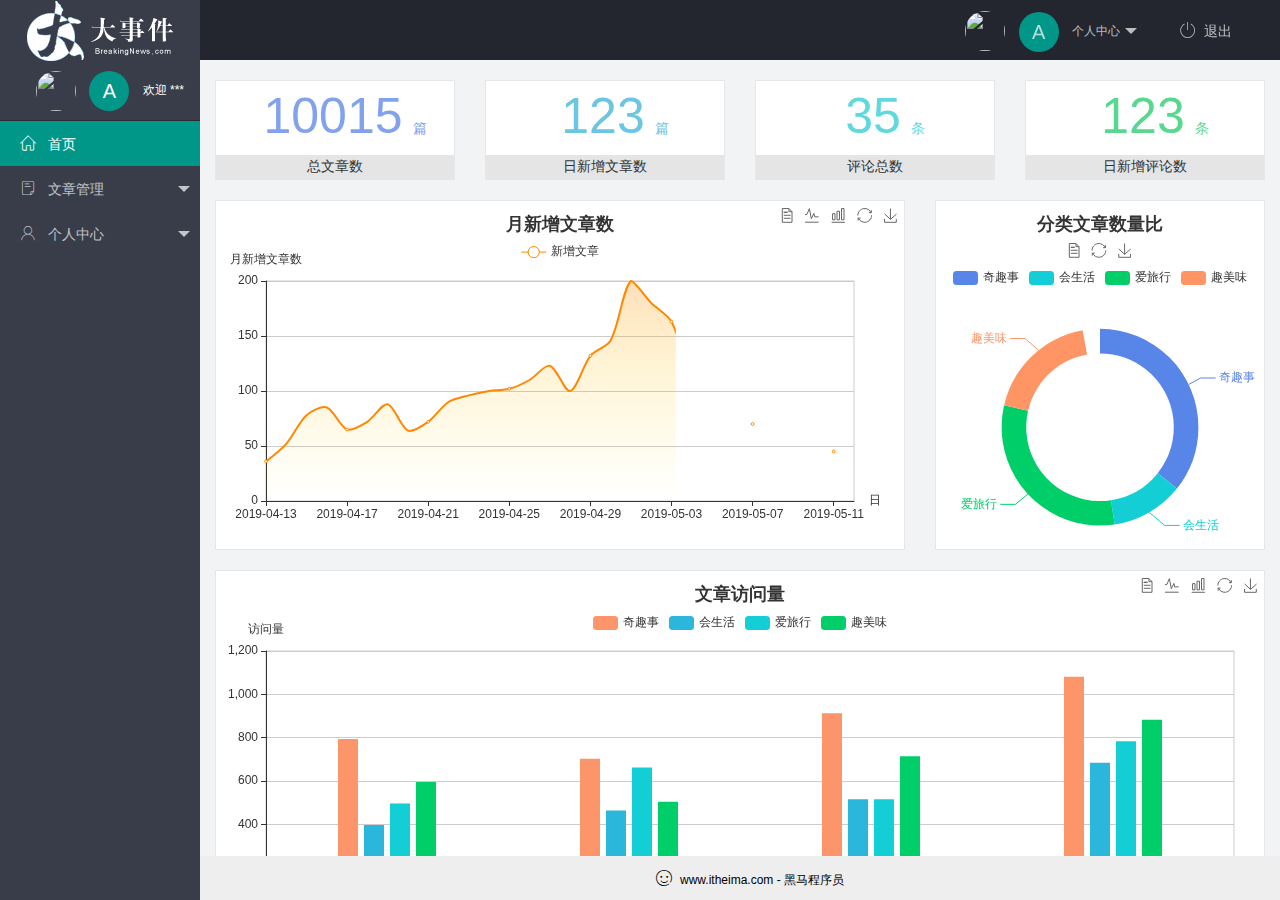
==== commit a4e364f9: "完成个人中心功能的开发" ====
--- a/index.html
+++ b/index.html
@@ -27,9 +27,9 @@
                             个人中心
                         </a>
                         <dl class="layui-nav-child">
-                            <dd><a href="">基本资料</a></dd>
-                            <dd><a href="">更换头像</a></dd>
-                            <dd><a href="">重置密码</a></dd>
+                            <dd><a href="./user/user_info.html" target="fm">基本资料</a></dd>
+                            <dd><a href="./user/user_avatar.html" target="fm">更换头像</a></dd>
+                            <dd><a href="./user/user_pwd.html" target="fm">重置密码</a></dd>
                         </dl>
                     </li>
                     <li class="layui-nav-item" lay-header-event="menuRight" lay-unselect>
@@ -68,9 +68,12 @@
                             <a href="javascript:;"><span class="iconfont icon-user"></span>
                                 个人中心</a>
                             <dl class="layui-nav-child">
-                                <dd><a href="javascript:;"><i class="layui-icon layui-icon-app"></i>基本资料</a></dd>
-                                <dd><a href="javascript:;"><i class="layui-icon layui-icon-app"></i>更换头像</a></dd>
-                                <dd><a href="javascript:;"><i class="layui-icon layui-icon-app"></i>重置密码</a></dd>
+                                <dd><a href="./user/user_info.html" target="fm"><i
+                                            class="layui-icon layui-icon-app"></i>基本资料</a></dd>
+                                <dd><a href="./user/user_avatar.html" target="fm"><i
+                                            class="layui-icon layui-icon-app"></i>更换头像</a></dd>
+                                <dd><a href="./user/user_pwd.html" target="fm"><i
+                                            class="layui-icon layui-icon-app"></i>重置密码</a></dd>
                             </dl>
                         </li>
                     </ul>
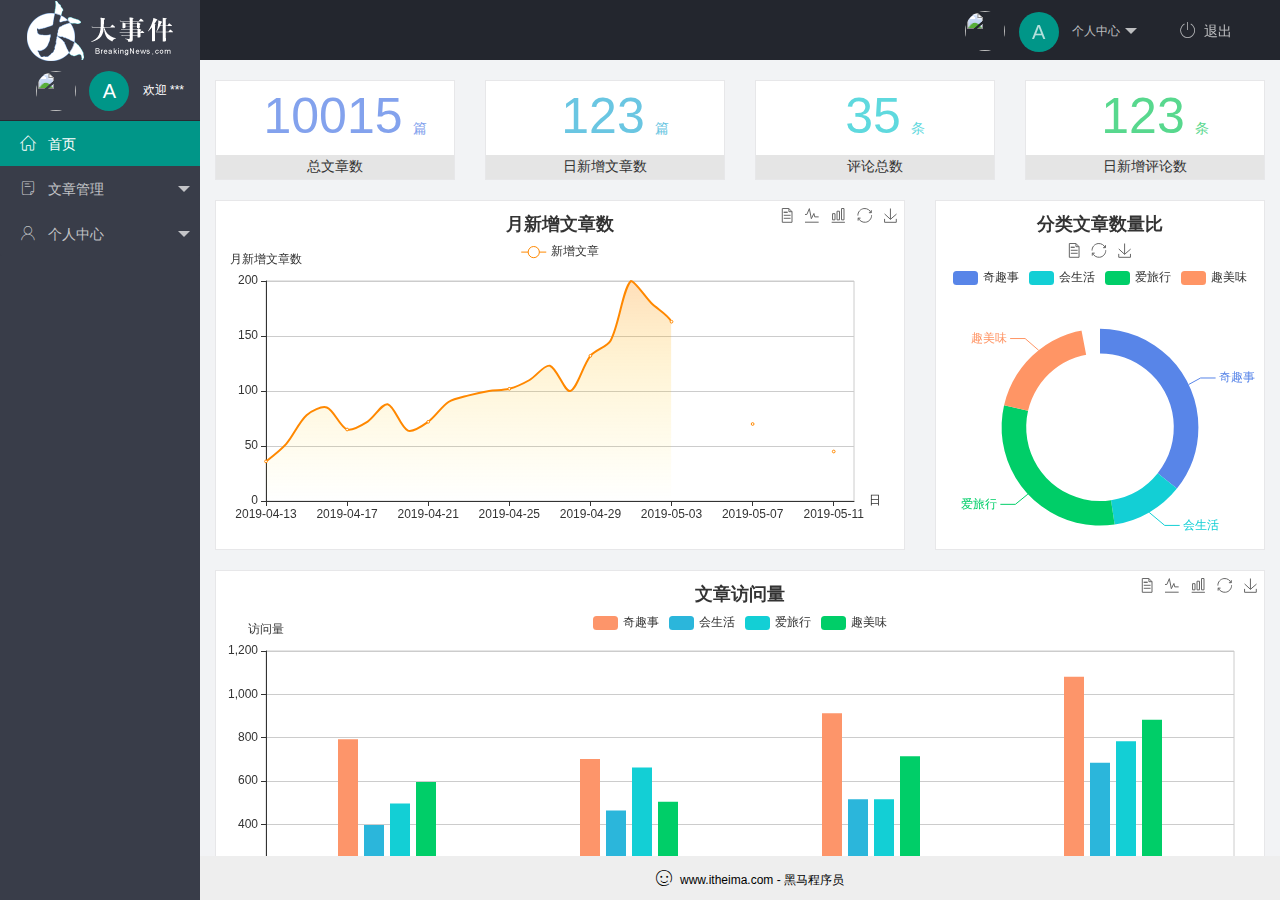
==== commit 7655fa15: "完成了文章基本功能" ====
--- a/index.html
+++ b/index.html
@@ -5,7 +5,7 @@
     <meta charset="UTF-8">
     <meta http-equiv="X-UA-Compatible" content="IE=edge">
     <meta name="viewport" content="width=device-width, initial-scale=1.0">
-    <title>Document</title>
+    <title>大事件主页</title>
     <link rel="stylesheet" href="./assets/lib/layui/css/layui.css">
     <link rel="stylesheet" href="./assets/fonts/iconfont.css">
     <link rel="stylesheet" href="./assets/css/index.css">
@@ -59,9 +59,12 @@
                             <a class="" href="javascript:;"><span class="iconfont icon-16"></span>
                                 文章管理</a>
                             <dl class="layui-nav-child">
-                                <dd><a href="javascript:;"><i class="layui-icon layui-icon-app"></i>文章类别</a></dd>
-                                <dd><a href="javascript:;"><i class="layui-icon layui-icon-app"></i>文章列表</a></dd>
-                                <dd><a href="javascript:;"><i class="layui-icon layui-icon-app"></i>发布文章</a></dd>
+                                <dd><a href="./article/art_cate.html" target="fm"><i
+                                            class="layui-icon layui-icon-app"></i>文章类别</a></dd>
+                                <dd><a href="./article/art_list.html" target="fm"><i
+                                            class="layui-icon layui-icon-app"></i>文章列表</a></dd>
+                                <dd><a href="./article/art_pub.html" target="fm"><i
+                                            class="layui-icon layui-icon-app"></i>发布文章</a></dd>
                             </dl>
                         </li>
                         <li class="layui-nav-item">
